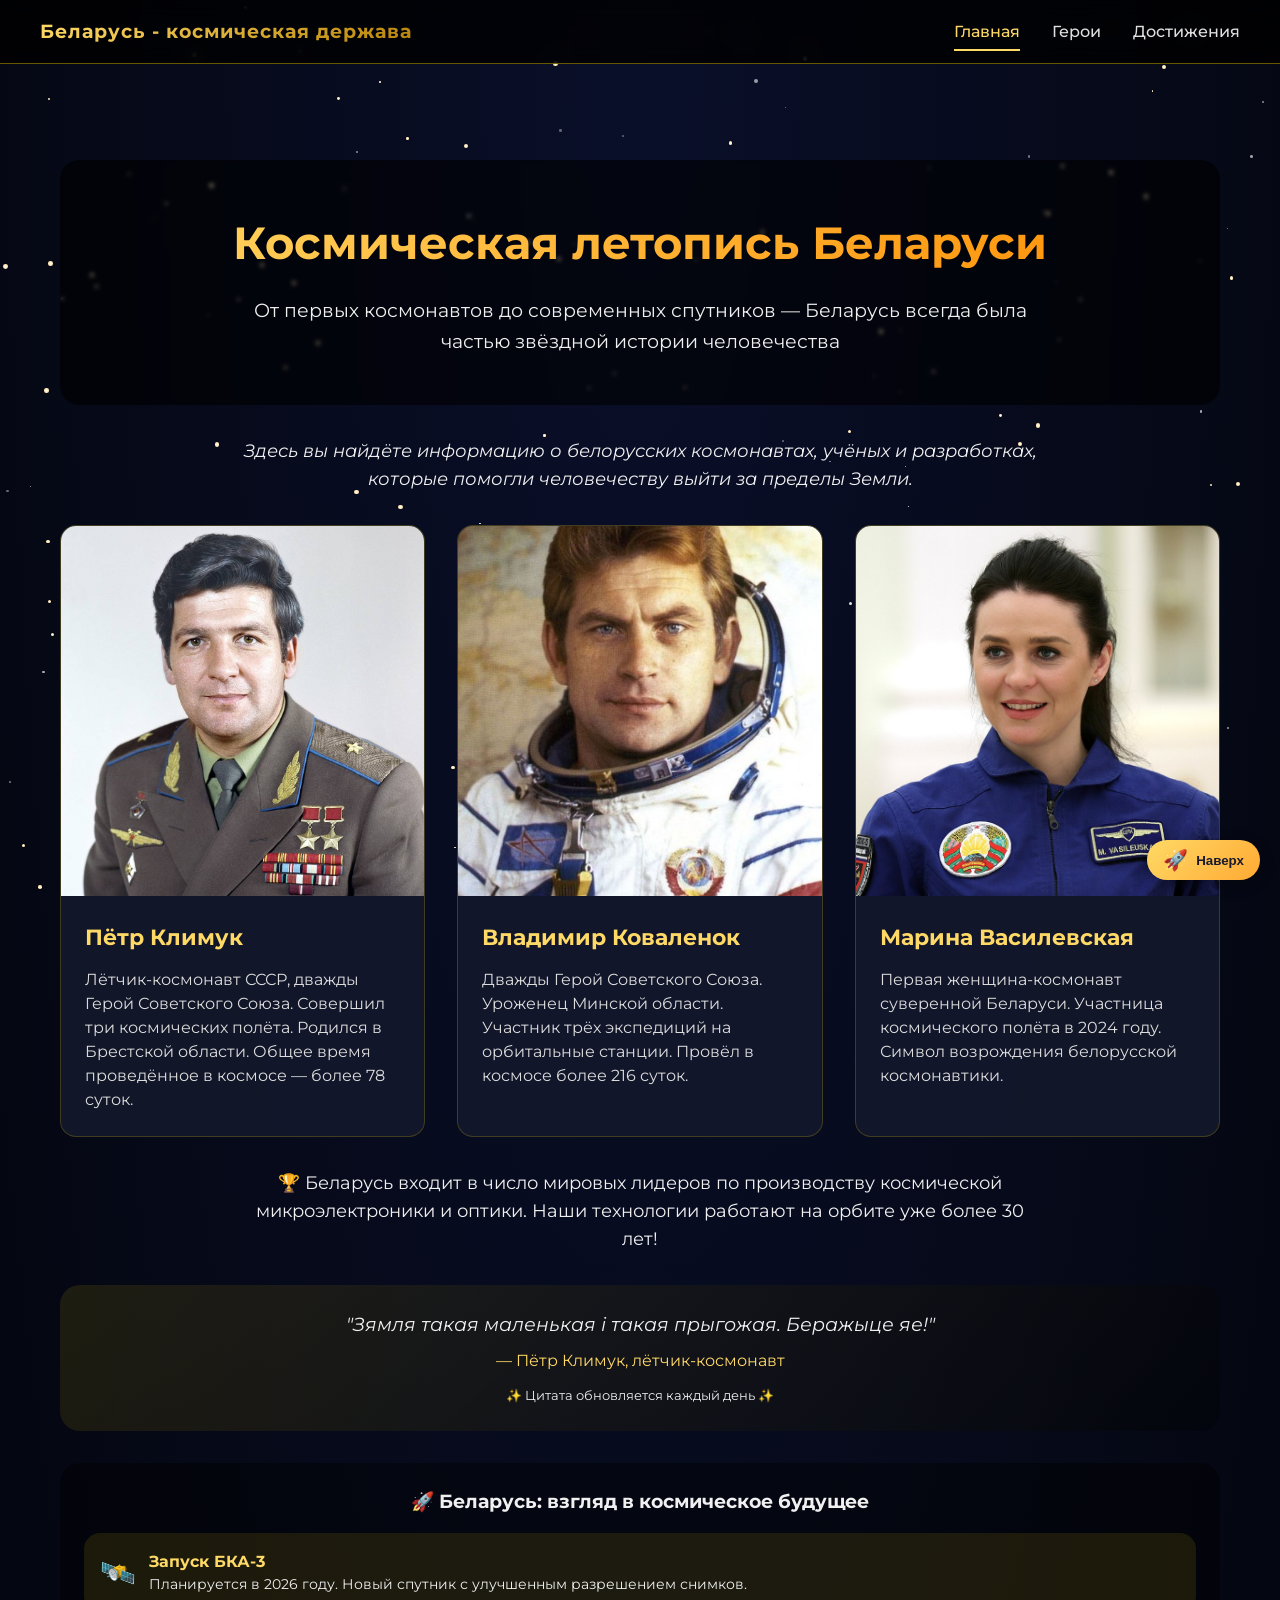
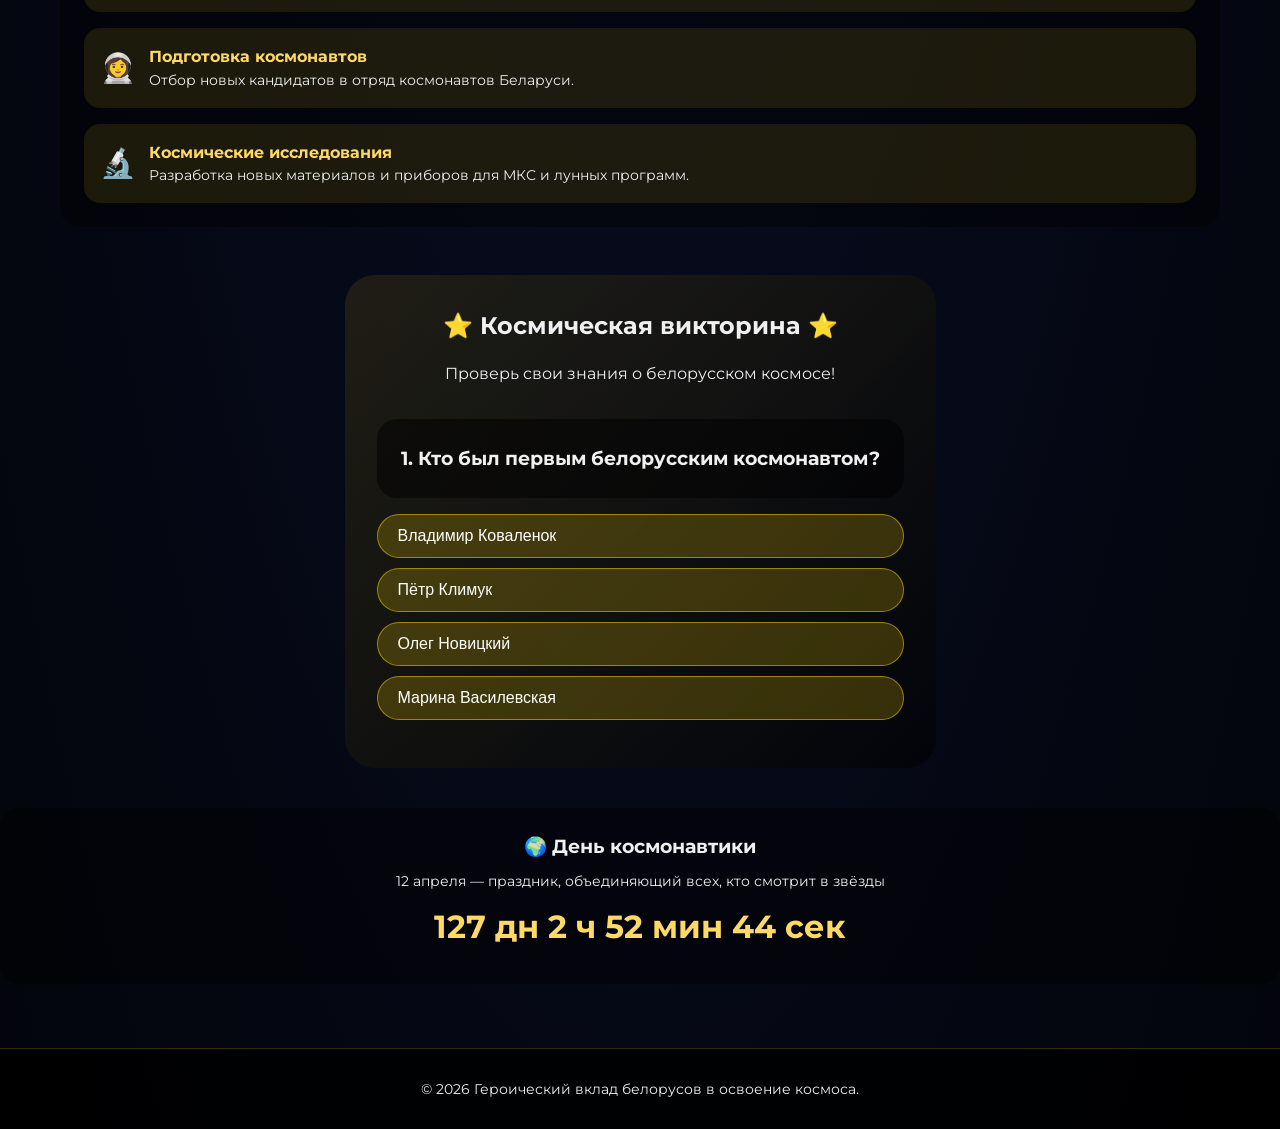
==== index.html @ 0141e91e "Update index.html" ====
<!DOCTYPE html>
<html lang="ru">
<head>
  <meta charset="UTF-8">
  <meta name="viewport" content="width=device-width, initial-scale=1.0, viewport-fit=cover">
  <meta name="description" content="Героический вклад белорусов в освоение космоса. Космонавты, учёные, технологии.">
  <title>Белорусский космос | Главная</title>
  <link rel="stylesheet" href="style.css">
  <link href="https://fonts.googleapis.com/css2?family=Montserrat:wght@400;500;600;700&display=swap" rel="stylesheet">
</head>
<body>
  <header>
    <div class="container header-container">
      <div class="logo">
        <a href="index.html">Беларусь - космическая держава </a>
      </div>
      <div class="burger">
        <span></span>
        <span></span>
        <span></span>
      </div>
      <ul class="nav-links">
        <li><a href="index.html" class="active">Главная</a></li>
        <li><a href="heroes.html">Герои</a></li>
        <li><a href="achievements.html">Достижения</a></li>
      </ul>
    </div>
  </header>

  <main>
    <div class="container">
      <section class="hero">
  <h1 id="animatedTitle"></h1>
  <p>От первых космонавтов до современных спутников — Беларусь всегда была частью звёздной истории человечества</p>
</section>

<script>
(function() {
  var text = "Космическая летопись Беларуси";
  var i = 0;
  var speed = 30;
  var titleElement = document.getElementById('animatedTitle');
  
  function typeWriter() {
    if (i < text.length) {
      titleElement.innerHTML += text.charAt(i);
      i++;
      setTimeout(typeWriter, speed);
    }
  }
  
  typeWriter();
})();
</script>

      <section>
        <p style="text-align: center; max-width: 800px; margin: 0 auto 2rem auto; font-size: 1.1rem; font-style: italic;">
          Здесь вы найдёте информацию о белорусских космонавтах, учёных и разработках, которые помогли человечеству выйти за пределы Земли.
        </p>
        
        <div class="card-grid">
          <div class="card">
            <div class="card-img">
              <img src="images/6835181.jpg" alt="Пётр Климук - космонавт">
            </div>
            <div class="card-content">
              <h3>Пётр Климук</h3>
              <p>Лётчик-космонавт СССР, дважды Герой Советского Союза. Совершил три космических полёта. Родился в Брестской области. Общее время проведённое в космосе — более 78 суток.</p>
            </div>
          </div>
          
          <div class="card">
            <div class="card-img">
              <img src="images/666.jpg" alt="Владимир Коваленок - космонавт">
            </div>
            <div class="card-content">
              <h3>Владимир Коваленок</h3>
              <p>Дважды Герой Советского Союза. Уроженец Минской области. Участник трёх экспедиций на орбитальные станции. Провёл в космосе более 216 суток.</p>
            </div>
          </div>
          
          <div class="card">
            <div class="card-img">
              <img src="images/638.jpg" alt="Марина Василевская - первая женщина-космонавт Беларуси">
            </div>
            <div class="card-content">
              <h3>Марина Василевская</h3>
              <p>Первая женщина-космонавт суверенной Беларуси. Участница космического полёта в 2024 году. Символ возрождения белорусской космонавтики.</p>
            </div>
          </div>
        </div>
      </section>
    <div style="margin-top: 2rem; text-align: center;">
        <p style="font-size: 1.1rem; max-width: 800px; margin: 0 auto;">
          🏆 Беларусь входит в число мировых лидеров по производству космической микроэлектроники и оптики.  
          Наши технологии работают на орбите уже более 30 лет!
        </p>
      </div>
	    <div style="background: linear-gradient(135deg, rgba(255,215,0,0.1), rgba(0,0,0,0.3)); border-radius: 20px; padding: 1.5rem; text-align: center; margin: 2rem 0;">
        <p style="font-size: 1.2rem; font-style: italic; margin-bottom: 0.5rem;" id="quoteText">"Зямля такая маленькая і такая прыгожая. Беражыце яе!"</p>
        <p style="margin-top: 0.5rem; color: #ffd966;" id="quoteAuthor">— Пётр Климук, лётчик-космонавт</p>
        <p style="font-size: 0.8rem; margin-top: 0.8rem;">✨ Цитата обновляется каждый день ✨</p>
      </div>
	  <div style="background: rgba(0,0,0,0.4); border-radius: 20px; padding: 1.5rem; margin: 1rem 0 0.5rem 0;">
  <h3 style="text-align: center; margin-bottom: 1rem;">🚀 Беларусь: взгляд в космическое будущее</h3>
  <div style="display: flex; flex-direction: column; gap: 1rem;">
    <div style="background: rgba(255,215,0,0.1); border-radius: 16px; padding: 1rem;">
      <div style="display: flex; align-items: center; gap: 0.8rem;">
        <span style="font-size: 1.8rem;">🛰️</span>
        <div>
          <div style="font-weight: bold; color: #ffd966;">Запуск БКА-3</div>
          <div style="font-size: 0.85rem;">Планируется в 2026 году. Новый спутник с улучшенным разрешением снимков.</div>
        </div>
      </div>
    </div>
    <div style="background: rgba(255,215,0,0.1); border-radius: 16px; padding: 1rem;">
      <div style="display: flex; align-items: center; gap: 0.8rem;">
        <span style="font-size: 1.8rem;">👩‍🚀</span>
        <div>
          <div style="font-weight: bold; color: #ffd966;">Подготовка космонавтов</div>
          <div style="font-size: 0.85rem;">Отбор новых кандидатов в отряд космонавтов Беларуси.</div>
        </div>
      </div>
    </div>
    <div style="background: rgba(255,215,0,0.1); border-radius: 16px; padding: 1rem;">
      <div style="display: flex; align-items: center; gap: 0.8rem;">
        <span style="font-size: 1.8rem;">🔬</span>
        <div>
          <div style="font-weight: bold; color: #ffd966;">Космические исследования</div>
          <div style="font-size: 0.85rem;">Разработка новых материалов и приборов для МКС и лунных программ.</div>
        </div>
      </div>
    </div>
  </div>
</div>
    </div>
  </main>
  <section style="background: linear-gradient(135deg, rgba(255,215,0,0.1), rgba(0,0,0,0.5)); border-radius: 30px; padding: 2rem; margin: 0.5rem auto; max-width: 1200px;">
    <h2 style="text-align: center; margin-bottom: 1rem;">⭐ Космическая викторина ⭐</h2>
    <p style="text-align: center; margin-bottom: 2rem;">Проверь свои знания о белорусском космосе!</p>
    
    <div id="quizContainer">
      <div id="quizQuestion" style="background: rgba(0,0,0,0.5); padding: 1.5rem; border-radius: 20px; margin-bottom: 1rem;">
        <p style="font-size: 1.2rem; font-weight: bold;" id="questionText">Загрузка...</p>
      </div>
      <div id="quizAnswers" style="display: flex; flex-direction: column; gap: 10px;">
        <button class="quiz-btn" data-index="0">Ответ 1</button>
        <button class="quiz-btn" data-index="1">Ответ 2</button>
        <button class="quiz-btn" data-index="2">Ответ 3</button>
        <button class="quiz-btn" data-index="3">Ответ 4</button>
      </div>
      <div id="quizResult" style="text-align: center; margin-top: 1rem; font-size: 1.1rem;"></div>
      <div style="text-align: center; margin-top: 1rem;">
        <button id="nextQuizBtn" style="background: #ffd966; border: none; padding: 10px 30px; border-radius: 30px; font-weight: bold; cursor: pointer; display: none;">Следующий вопрос →</button>
      </div>
    </div>
  </section>

  <style>
  .quiz-btn {
    background: rgba(255,215,0,0.2);
    border: 1px solid rgba(255,215,0,0.5);
    padding: 12px 20px;
    border-radius: 40px;
    color: white;
    font-size: 1rem;
    cursor: pointer;
    transition: all 0.3s;
    text-align: left;
  }
  .quiz-btn:hover {
    background: rgba(255,215,0,0.4);
    transform: translateX(5px);
  }
  .quiz-btn.correct {
    background: #2e7d32;
    border-color: #4caf50;
  }
  .quiz-btn.wrong {
    background: #c62828;
    border-color: #f44336;
  }
  .quiz-btn:disabled {
    cursor: not-allowed;
    opacity: 0.7;
  }
  </style>

  <script>
    var quizQuestions = [
  { question: "Кто был первым белорусским космонавтом?", answers: ["Владимир Коваленок", "Пётр Климук", "Олег Новицкий", "Марина Василевская"], correct: 1 },
  { question: "В каком году был запущен первый белорусский спутник БКА?", answers: ["2010", "2012", "2015", "2020"], correct: 1 },
  { question: "Сколько белорусских космонавтов совершили полёты в космос?", answers: ["2", "3", "4", "5"], correct: 2 },
  { question: "Кто стал первой женщиной-космонавтом суверенной Беларуси?", answers: ["Светлана Савицкая", "Марина Василевская", "Елена Серова", "Анна Кикина"], correct: 1 },
  { question: "Какое белорусское предприятие создаёт микросхемы для космической техники?", answers: ["МАЗ", "БелАЗ", "Интеграл", "Пеленг"], correct: 2 },
  { question: "Сколько дней провёл в космосе Владимир Коваленок?", answers: ["78 суток", "140 суток", "216 суток", "500 суток"], correct: 2 },
  { question: "Как назывался первый белорусский спутник?", answers: ["БКА", "БелКА", "Белорус-1", "Салют-Б"], correct: 0 },
  { question: "Где родился Пётр Климук?", answers: ["Минск", "Гомель", "Брестская область", "Витебская область"], correct: 2 },
  { question: "Какое разрешение снимков даёт спутник БКА?", answers: ["10 метров", "5 метров", "2 метра", "1 метр"], correct: 2 },
  { question: "Сколько полётов совершил Пётр Климук?", answers: ["1", "2", "3", "4"], correct: 2 },
  { question: "Какое предприятие создаёт оптику для космоса?", answers: ["Интеграл", "Пеленг", "Планар", "Агат"], correct: 1 },
  { question: "В каком городе находится НПО «Интеграл»?", answers: ["Брест", "Гомель", "Минск", "Могилёв"], correct: 2 },
  { question: "Кто установил рекорд по выходу в открытый космос среди белорусов?", answers: ["Пётр Климук", "Владимир Коваленок", "Олег Новицкий", "Анатолий Арцебарский"], correct: 3 },
  { question: "Сколько выходов в открытый космос совершил Анатолий Арцебарский?", answers: ["2", "4", "6", "8"], correct: 2 },
  { question: "Кто написал 28 книг о космосе?", answers: ["Пётр Климук", "Владимир Коваленок", "Георгий Гречко", "Олег Новицкий"], correct: 2 },
  { question: "Кто из белорусских космонавтов снимался в фильме «Вызов» на МКС?", answers: ["Пётр Климук", "Владимир Коваленок", "Олег Новицкий", "Анатолий Арцебарский"], correct: 2 },
  { question: "Что Владимир Коваленок вырастил в космосе впервые в мире?", answers: ["Картофель", "Пшеницу", "Гречку", "Цветы"], correct: 1 },
  { question: "В каком городе есть Аллея Героев-космонавтов?", answers: ["Брест", "Гомель", "Минск", "Могилёв"], correct: 2 },
  { question: "Какую награду от NASA получила Марина Василевская?", answers: ["Золотая Звезда", "Медаль За космический полёт", "Орден Мужества", "Космическая премия"], correct: 1 },
  { question: "Сколько суток провёл в космосе Олег Новицкий?", answers: ["216", "134", "531", "78"], correct: 2 }
];

  var currentQuestion = 0;
  var score = 0;
  var answered = false;

  function loadQuestion() {
    answered = false;
    var q = quizQuestions[currentQuestion];
    document.getElementById('questionText').innerHTML = (currentQuestion + 1) + '. ' + q.question;
    
    var buttons = document.querySelectorAll('.quiz-btn');
    for (var i = 0; i < buttons.length; i++) {
      buttons[i].innerHTML = q.answers[i];
      buttons[i].disabled = false;
      buttons[i].classList.remove('correct', 'wrong');
    }
    
    document.getElementById('quizResult').innerHTML = '';
    document.getElementById('nextQuizBtn').style.display = 'none';
  }

  function checkAnswer(selected) {
    if (answered) return;
    answered = true;
    
    var q = quizQuestions[currentQuestion];
    var buttons = document.querySelectorAll('.quiz-btn');
    
    if (selected === q.correct) {
      buttons[selected].classList.add('correct');
      score++;
      document.getElementById('quizResult').innerHTML = '✅ Правильно! +1 балл';
      document.getElementById('quizResult').style.color = '#4caf50';
	  } else {
      buttons[selected].classList.add('wrong');
      buttons[q.correct].classList.add('correct');
      document.getElementById('quizResult').innerHTML = '❌ Неправильно! Правильный ответ: ' + q.answers[q.correct];
      document.getElementById('quizResult').style.color = '#ffd966';
    }
    
    for (var i = 0; i < buttons.length; i++) {
      buttons[i].disabled = true;
    }
    
    document.getElementById('nextQuizBtn').style.display = 'inline-block';
  }

  function nextQuestion() {
    currentQuestion++;
    if (currentQuestion < quizQuestions.length) {
      loadQuestion();
    } else {
      var percent = Math.round((score / quizQuestions.length) * 100);
      document.getElementById('quizQuestion').innerHTML = '<p style="font-size: 1.3rem; text-align: center;">🎉 Викторина завершена! 🎉</p><p style="text-align: center;">Ваш результат: ' + score + ' из ' + quizQuestions.length + ' (' + percent + '%)</p>';
      document.getElementById('quizAnswers').style.display = 'none';
      document.getElementById('nextQuizBtn').style.display = 'none';
      document.getElementById('quizResult').innerHTML = '';
      
      var restartBtn = document.createElement('button');
      restartBtn.innerHTML = '🔄 Пройти заново';
      restartBtn.style.background = '#ffd966';
      restartBtn.style.border = 'none';
      restartBtn.style.padding = '10px 30px';
      restartBtn.style.borderRadius = '30px';
      restartBtn.style.fontWeight = 'bold';
      restartBtn.style.cursor = 'pointer';
      restartBtn.style.marginTop = '20px';
      restartBtn.onclick = function() {
        currentQuestion = 0;
        score = 0;
        document.getElementById('quizAnswers').style.display = 'flex';
        document.getElementById('quizQuestion').innerHTML = '<p style="font-size: 1.2rem; font-weight: bold;" id="questionText">Загрузка...</p>';
        loadQuestion();
        this.remove();
      };
      document.getElementById('quizContainer').appendChild(restartBtn);
    }
  }

  document.querySelectorAll('.quiz-btn').forEach(function(btn, idx) {
    btn.addEventListener('click', function() {
      checkAnswer(idx);
    });
  });
  document.getElementById('nextQuizBtn').addEventListener('click', nextQuestion);
  loadQuestion();
  </script>

<button onclick="window.scrollTo({top:0,behavior:'smooth'})" 
        style="position: fixed; bottom: 20px; right: 20px; background: linear-gradient(135deg, #ffd966, #ffaa33); border: none; border-radius: 40px; padding: 8px 16px; display: flex; align-items: center; gap: 8px; cursor: pointer; box-shadow: 0 4px 15px rgba(0,0,0,0.3); z-index: 1000; transition: all 0.3s; font-weight: bold; color: #1a1a2e;"
        onmouseover="this.style.transform='scale(1.05)'; this.style.boxShadow='0 6px 20px rgba(0,0,0,0.4)'" 
        onmouseout="this.style.transform='scale(1)'; this.style.boxShadow='0 4px 15px rgba(0,0,0,0.3)'">
  <span style="font-size: 20px; animation: rocketFly 0.8s infinite alternate;">🚀</span>
  <span>Наверх</span>
</button>

<style>
@keyframes rocketFly {
  0% { transform: translateY(0px); }
  100% { transform: translateY(-4px); }
}
</style>

<div style="background: rgba(0,0,0,0.4); border-radius: 20px; padding: 1.5rem; margin: 2rem 0; text-align: center;">
  <h3 style="margin-bottom: 0.5rem;">🌍 День космонавтики</h3>
  <p style="font-size: 0.9rem;">12 апреля — праздник, объединяющий всех, кто смотрит в звёзды</p>
  <div id="cosmonauticsTimer" style="font-size: 2rem; font-weight: bold; color: #ffd966; margin: 0.5rem 0;">-- дн -- ч -- мин -- сек</div>
</div>

<script>
function updateCosmonauticsTimer() {
  var now = new Date();
  var year = now.getFullYear();
  var targetDate = new Date(year, 3, 12);
  if (now > targetDate) {
    targetDate = new Date(year + 1, 3, 12);
  }
  var diff = targetDate - now;
  var days = Math.floor(diff / (1000 * 60 * 60 * 24));
  var hours = Math.floor((diff % (86400000)) / 3600000);
  var minutes = Math.floor((diff % 3600000) / 60000);
  var seconds = Math.floor((diff % 60000) / 1000);
  document.getElementById('cosmonauticsTimer').innerHTML = days + ' дн ' + hours + ' ч ' + minutes + ' мин ' + seconds + ' сек';
}
setInterval(updateCosmonauticsTimer, 1000);
updateCosmonauticsTimer();
</script>

  <footer>
    <div class="container">
      <p>© 2026 Героический вклад белорусов в освоение космоса.</p>
    </div>
  </footer>

  <script src="script.js"></script>
</body>
</html>
---- style.css ----
* {
  margin: 0;
  padding: 0;
  box-sizing: border-box;
}

body {
  font-family: 'Montserrat', 'Roboto', sans-serif;
  background: radial-gradient(ellipse at top, #0a0f2a, #03050b);
  color: #f0f0f0;
  line-height: 1.6;
  min-height: 100vh;
  display: flex;
  flex-direction: column;
  position: relative;
}

.container {
  max-width: 1200px;
  margin: 0 auto;
  padding: 0 20px;
  position: relative;
  z-index: 1;
}

header {
  background: rgba(0, 0, 0, 0.8);
  backdrop-filter: blur(10px);
  border-bottom: 1px solid rgba(255, 215, 0, 0.4);
  position: sticky;
  top: 0;
  z-index: 100;
}

.header-container {
  display: flex;
  justify-content: space-between;
  align-items: center;
  flex-wrap: wrap;
  padding: 1rem 0;
}

.logo a {
  font-size: 1.2rem;
  font-weight: bold;
  text-decoration: none;
  background: linear-gradient(135deg, #ffd966, #b8860b);
  -webkit-background-clip: text;
  background-clip: text;
  color: transparent;
  letter-spacing: 1px;
}

.logo span {
  font-size: 0.9rem;
  display: block;
  color: #ccc;
}

.nav-links {
  display: flex;
  gap: 2rem;
  list-style: none;
}

.nav-links a {
  text-decoration: none;
  color: #e0e0e0;
  font-weight: 500;
  transition: 0.3s;
  padding: 0.5rem 0;
  border-bottom: 2px solid transparent;
}

.nav-links a:hover,
.nav-links a.active {
  border-bottom-color: #ffd966;
  color: #ffd966;
}

.burger {
  display: none;
  flex-direction: column;
  cursor: pointer;
}

.burger span {
  width: 28px;
  height: 3px;
  background: #ffd966;
  margin: 4px 0;
  transition: 0.3s;
  border-radius: 2px;
}

main {
  flex: 1;
  padding: 5rem 0 2rem 0;
}

.hero {
  text-align: center;
  padding: 3rem 1rem;
  background: rgba(0, 0, 0, 0.6);
  border-radius: 20px;
  margin-top: 1rem;
  margin-bottom: 2rem;
  backdrop-filter: blur(2px);
  animation: fadeInUp 0.6s ease-out forwards;
}

.hero h1 {
  font-size: 2.8rem;
  margin-bottom: 1rem;
  background: linear-gradient(135deg, #ffd966, #ff8c00);
  -webkit-background-clip: text;
  background-clip: text;
  color: transparent;
}

.hero p {
  font-size: 1.2rem;
  max-width: 800px;
  margin: 0 auto;
}

.card-grid {
  display: grid;
  grid-template-columns: repeat(auto-fill, minmax(300px, 1fr));
  gap: 2rem;
  margin: 2rem 0;
  align-items: stretch;
}

.card {
  display: flex;
  flex-direction: column;
  height: 100%;
  background: rgba(20, 25, 45, 0.85);
  backdrop-filter: blur(4px);
  border-radius: 16px;
  overflow: hidden;
  transition: transform 0.3s, box-shadow 0.3s;
  border: 1px solid rgba(255, 215, 0, 0.2);
  position: relative;
  animation: fadeInUp 0.6s ease-out forwards;
}

.card:hover {
  transform: translateY(-5px);
  box-shadow: 0 10px 30px rgba(0, 0, 0, 0.6);
  border-color: rgba(255, 215, 0, 0.5);
}

.card::before {
  content: '';
  position: absolute;
  top: -2px;
  left: -2px;
  right: -2px;
  bottom: -2px;
  background: linear-gradient(45deg, rgba(255,217,102,0.6), rgba(255,140,0,0.6), rgba(255,217,102,0.6));
  border-radius: 18px;
  opacity: 0;
  z-index: -1;
  transition: opacity 0.3s;
}

.card:hover::before {
  opacity: 1;
}

.card-img {
  width: 100%;
  height: 370px;
  flex-shrink: 0;
  background: linear-gradient(135deg, #1e2a3a, #0f172a);
  display: flex;
  align-items: center;
  justify-content: center;
  overflow: hidden;
}

.card-img img {
  width: 100%;
  height: 100%;
  object-fit: cover;
  display: block;
}

.card-content {
  flex: 1;
  padding: 1.5rem;
  display: flex;
  flex-direction: column;
}

.card-content h3 {
  margin-bottom: 0.75rem;
  color: #ffd966;
  font-size: 1.4rem;
}

.card-content p {
  color: #ddd;
  line-height: 1.5;
  flex: 1;
}

.achievement-list {
  list-style: none;
  padding: 0;
}

.achievement-list li {
  margin: 1rem 0;
  padding-left: 2rem;
  position: relative;
  font-size: 1.1rem;
}

.achievement-list li::before {
  content: '🚀';
  position: absolute;
  left: 0;
  color: #ffd966;
  font-size: 1.2rem;
}

footer {
  background: rgba(0, 0, 0, 0.85);
  text-align: center;
  padding: 1.8rem;
  margin-top: 2rem;
  font-size: 0.9rem;
  border-top: 1px solid rgba(255, 215, 0, 0.2);
}
  @keyframes fadeInUp {
  from {
    opacity: 0;
    transform: translateY(30px);
  }
  to {
    opacity: 1;
    transform: translateY(0);
  }
}

html {
  scroll-behavior: smooth;
}

@keyframes starTwinkle {
  0% { opacity: 0.2; transform: scale(1); }
  100% { opacity: 1; transform: scale(1.3); }
}

@keyframes starFloat {
  0% { transform: translateY(0px) translateX(0px); }
  50% { transform: translateY(-15px) translateX(8px); }
  100% { transform: translateY(0px) translateX(0px); }
}

.dynamic-star {
  position: fixed;
  border-radius: 50%;
  background: radial-gradient(circle, #fff9e6, #ffdd99);
  pointer-events: none;
  z-index: -1;
  animation: starTwinkle 3s infinite alternate, starFloat 12s infinite ease-in-out;
}

@media (max-width: 768px) {
  .burger {
    display: flex;
    z-index: 1000;
    margin-left: auto;
  }
  
  .nav-links {
    position: fixed;
    top: 70px;
    right: -100%;
    width: 70%;
    background: rgba(0, 0, 0, 0.95);
    backdrop-filter: blur(15px);
    flex-direction: column;
    align-items: center;
    padding: 2rem 0;
    transition: 0.3s ease-in-out;
    gap: 1.8rem;
    z-index: 999;
  }
  
  .nav-links.active {
    right: 0;
  }
  
  .nav-links a {
    font-size: 1.2rem;
  }
  
  .hero h1 {
    font-size: 1.8rem;
  }
  
  .hero p {
    font-size: 1rem;
  }
  
  .card-grid {
    grid-template-columns: 1fr;
    gap: 1.5rem;
  }
  
  .card-img {
    height: 200px;
  }
  
  .header-container {
    padding: 0.8rem 0;
  }
  
  main {
    padding: 4rem 0 1rem 0;
  }
@media (max-width: 768px) {
  .card-img {
    height: 180px !important;
  }
  
  .card-content {
    padding: 1rem;
  }
  
  .card-content h3 {
    font-size: 1.2rem;
  }
  
  .card-content p {
    font-size: 0.9rem;
  }
button[onclick*="scrollTo"] {
  position: fixed !important;
  bottom: 20px !important;
  right: 20px !important;
  z-index: 9999 !important;
  background: linear-gradient(135deg, #ffd966, #ffaa33) !important;
  border: none !important;
  border-radius: 40px !important;
  padding: 8px 16px !important;
  display: flex !important;
  align-items: center !important;
  gap: 8px !important;
  cursor: pointer !important;
  font-weight: bold !important;
  color: #1a1a2e !important;
}
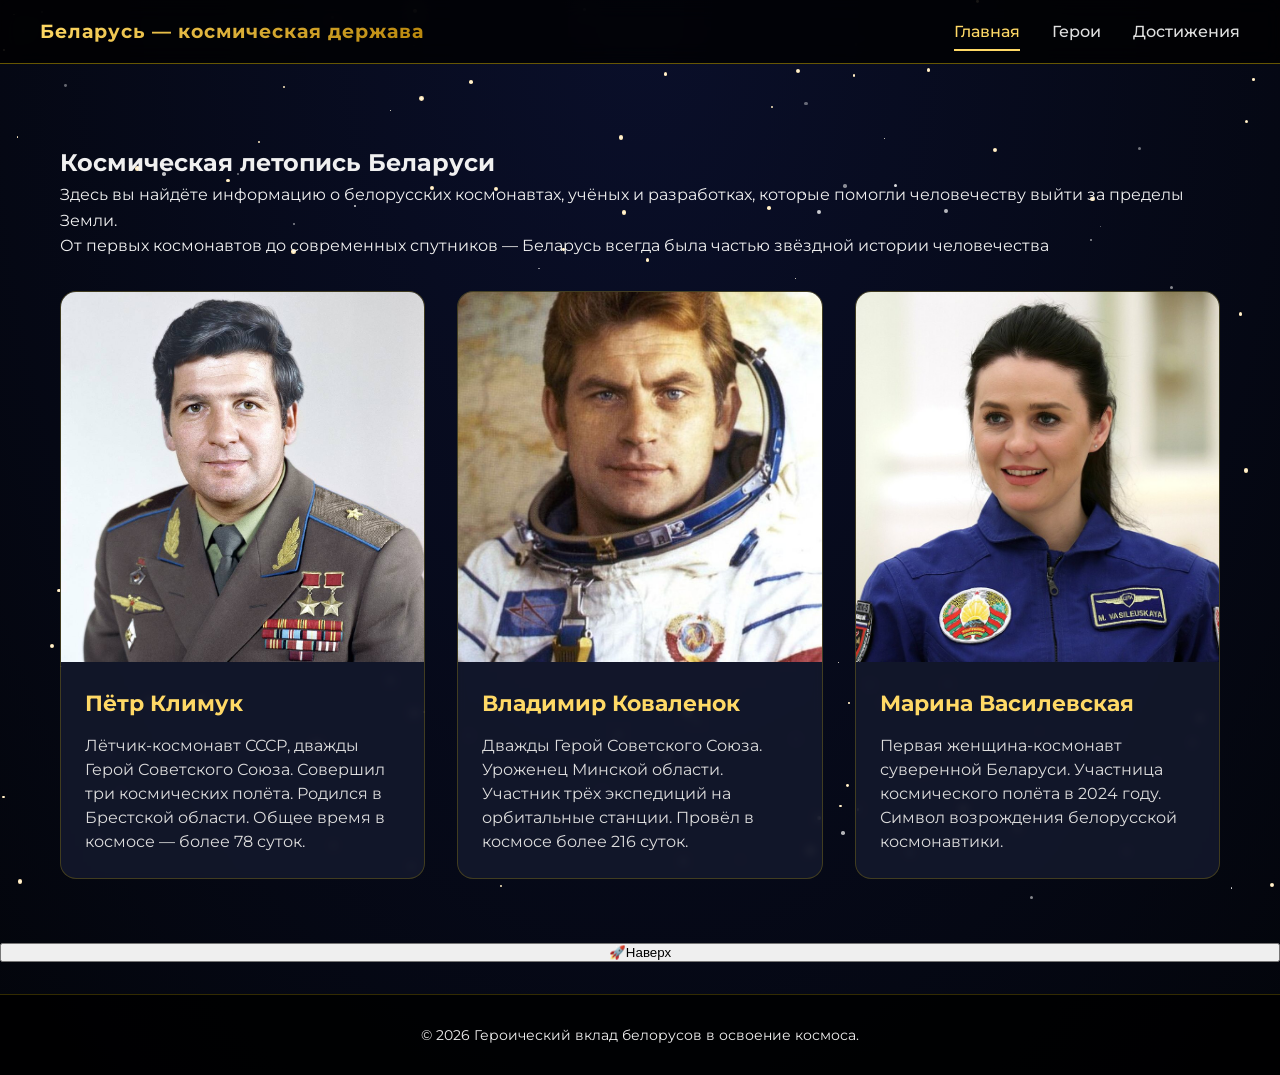
==== commit 87969eb1: "Update index.html" ====
--- a/index.html
+++ b/index.html
@@ -2,9 +2,8 @@
 <html lang="ru">
 <head>
   <meta charset="UTF-8">
-  <meta name="viewport" content="width=device-width, initial-scale=1.0, viewport-fit=cover">
-  <meta name="description" content="Героический вклад белорусов в освоение космоса. Космонавты, учёные, технологии.">
-  <title>Белорусский космос | Главная</title>
+  <meta name="viewport" content="width=device-width, initial-scale=1.0">
+  <title>Беларусь — космическая держава</title>
   <link rel="stylesheet" href="style.css">
   <link href="https://fonts.googleapis.com/css2?family=Montserrat:wght@400;500;600;700&display=swap" rel="stylesheet">
 </head>
@@ -12,12 +11,10 @@
   <header>
     <div class="container header-container">
       <div class="logo">
-        <a href="index.html">Беларусь - космическая держава </a>
+        <a href="index.html">Беларусь — космическая держава</a>
       </div>
       <div class="burger">
-        <span></span>
-        <span></span>
-        <span></span>
+        <span></span><span></span><span></span>
       </div>
       <ul class="nav-links">
         <li><a href="index.html" class="active">Главная</a></li>
@@ -29,313 +26,44 @@
 
   <main>
     <div class="container">
-      <section class="hero">
-  <h1 id="animatedTitle"></h1>
-  <p>От первых космонавтов до современных спутников — Беларусь всегда была частью звёздной истории человечества</p>
-</section>
+      <section>
+        <h2 class="section-title">Космическая летопись Беларуси</h2>
+        <p class="section-subtitle">Здесь вы найдёте информацию о белорусских космонавтах, учёных и разработках, которые помогли человечеству выйти за пределы Земли.</p>
+      </section>
 
-<script>
-(function() {
-  var text = "Космическая летопись Беларуси";
-  var i = 0;
-  var speed = 30;
-  var titleElement = document.getElementById('animatedTitle');
-  
-  function typeWriter() {
-    if (i < text.length) {
-      titleElement.innerHTML += text.charAt(i);
-      i++;
-      setTimeout(typeWriter, speed);
-    }
-  }
-  
-  typeWriter();
-})();
-</script>
+      <div class="hero-text">
+        <p>От первых космонавтов до современных спутников — Беларусь всегда была частью звёздной истории человечества</p>
+      </div>
 
-      <section>
-        <p style="text-align: center; max-width: 800px; margin: 0 auto 2rem auto; font-size: 1.1rem; font-style: italic;">
-          Здесь вы найдёте информацию о белорусских космонавтах, учёных и разработках, которые помогли человечеству выйти за пределы Земли.
-        </p>
-        
-        <div class="card-grid">
-          <div class="card">
-            <div class="card-img">
-              <img src="images/6835181.jpg" alt="Пётр Климук - космонавт">
-            </div>
-            <div class="card-content">
-              <h3>Пётр Климук</h3>
-              <p>Лётчик-космонавт СССР, дважды Герой Советского Союза. Совершил три космических полёта. Родился в Брестской области. Общее время проведённое в космосе — более 78 суток.</p>
-            </div>
-          </div>
-          
-          <div class="card">
-            <div class="card-img">
-              <img src="images/666.jpg" alt="Владимир Коваленок - космонавт">
-            </div>
-            <div class="card-content">
-              <h3>Владимир Коваленок</h3>
-              <p>Дважды Герой Советского Союза. Уроженец Минской области. Участник трёх экспедиций на орбитальные станции. Провёл в космосе более 216 суток.</p>
-            </div>
-          </div>
-          
-          <div class="card">
-            <div class="card-img">
-              <img src="images/638.jpg" alt="Марина Василевская - первая женщина-космонавт Беларуси">
-            </div>
-            <div class="card-content">
-              <h3>Марина Василевская</h3>
-              <p>Первая женщина-космонавт суверенной Беларуси. Участница космического полёта в 2024 году. Символ возрождения белорусской космонавтики.</p>
-            </div>
+      <div class="card-grid">
+        <div class="card">
+          <div class="card-img"><img src="images/6835181.jpg" alt="Пётр Климук"></div>
+          <div class="card-content">
+            <h3>Пётр Климук</h3>
+            <p>Лётчик-космонавт СССР, дважды Герой Советского Союза. Совершил три космических полёта. Родился в Брестской области. Общее время в космосе — более 78 суток.</p>
           </div>
         </div>
-      </section>
-    <div style="margin-top: 2rem; text-align: center;">
-        <p style="font-size: 1.1rem; max-width: 800px; margin: 0 auto;">
-          🏆 Беларусь входит в число мировых лидеров по производству космической микроэлектроники и оптики.  
-          Наши технологии работают на орбите уже более 30 лет!
-        </p>
-      </div>
-	    <div style="background: linear-gradient(135deg, rgba(255,215,0,0.1), rgba(0,0,0,0.3)); border-radius: 20px; padding: 1.5rem; text-align: center; margin: 2rem 0;">
-        <p style="font-size: 1.2rem; font-style: italic; margin-bottom: 0.5rem;" id="quoteText">"Зямля такая маленькая і такая прыгожая. Беражыце яе!"</p>
-        <p style="margin-top: 0.5rem; color: #ffd966;" id="quoteAuthor">— Пётр Климук, лётчик-космонавт</p>
-        <p style="font-size: 0.8rem; margin-top: 0.8rem;">✨ Цитата обновляется каждый день ✨</p>
-      </div>
-	  <div style="background: rgba(0,0,0,0.4); border-radius: 20px; padding: 1.5rem; margin: 1rem 0 0.5rem 0;">
-  <h3 style="text-align: center; margin-bottom: 1rem;">🚀 Беларусь: взгляд в космическое будущее</h3>
-  <div style="display: flex; flex-direction: column; gap: 1rem;">
-    <div style="background: rgba(255,215,0,0.1); border-radius: 16px; padding: 1rem;">
-      <div style="display: flex; align-items: center; gap: 0.8rem;">
-        <span style="font-size: 1.8rem;">🛰️</span>
-        <div>
-          <div style="font-weight: bold; color: #ffd966;">Запуск БКА-3</div>
-          <div style="font-size: 0.85rem;">Планируется в 2026 году. Новый спутник с улучшенным разрешением снимков.</div>
+        <div class="card">
+          <div class="card-img"><img src="images/666.jpg" alt="Владимир Коваленок"></div>
+          <div class="card-content">
+            <h3>Владимир Коваленок</h3>
+            <p>Дважды Герой Советского Союза. Уроженец Минской области. Участник трёх экспедиций на орбитальные станции. Провёл в космосе более 216 суток.</p>
+          </div>
+        </div>
+        <div class="card">
+          <div class="card-img"><img src="images/638.jpg" alt="Марина Василевская"></div>
+          <div class="card-content">
+            <h3>Марина Василевская</h3>
+            <p>Первая женщина-космонавт суверенной Беларуси. Участница космического полёта в 2024 году. Символ возрождения белорусской космонавтики.</p>
+          </div>
         </div>
       </div>
     </div>
-    <div style="background: rgba(255,215,0,0.1); border-radius: 16px; padding: 1rem;">
-      <div style="display: flex; align-items: center; gap: 0.8rem;">
-        <span style="font-size: 1.8rem;">👩‍🚀</span>
-        <div>
-          <div style="font-weight: bold; color: #ffd966;">Подготовка космонавтов</div>
-          <div style="font-size: 0.85rem;">Отбор новых кандидатов в отряд космонавтов Беларуси.</div>
-        </div>
-      </div>
-    </div>
-    <div style="background: rgba(255,215,0,0.1); border-radius: 16px; padding: 1rem;">
-      <div style="display: flex; align-items: center; gap: 0.8rem;">
-        <span style="font-size: 1.8rem;">🔬</span>
-        <div>
-          <div style="font-weight: bold; color: #ffd966;">Космические исследования</div>
-          <div style="font-size: 0.85rem;">Разработка новых материалов и приборов для МКС и лунных программ.</div>
-        </div>
-      </div>
-    </div>
-  </div>
-</div>
-    </div>
   </main>
-  <section style="background: linear-gradient(135deg, rgba(255,215,0,0.1), rgba(0,0,0,0.5)); border-radius: 30px; padding: 2rem; margin: 0.5rem auto; max-width: 1200px;">
-    <h2 style="text-align: center; margin-bottom: 1rem;">⭐ Космическая викторина ⭐</h2>
-    <p style="text-align: center; margin-bottom: 2rem;">Проверь свои знания о белорусском космосе!</p>
-    
-    <div id="quizContainer">
-      <div id="quizQuestion" style="background: rgba(0,0,0,0.5); padding: 1.5rem; border-radius: 20px; margin-bottom: 1rem;">
-        <p style="font-size: 1.2rem; font-weight: bold;" id="questionText">Загрузка...</p>
-      </div>
-      <div id="quizAnswers" style="display: flex; flex-direction: column; gap: 10px;">
-        <button class="quiz-btn" data-index="0">Ответ 1</button>
-        <button class="quiz-btn" data-index="1">Ответ 2</button>
-        <button class="quiz-btn" data-index="2">Ответ 3</button>
-        <button class="quiz-btn" data-index="3">Ответ 4</button>
-      </div>
-      <div id="quizResult" style="text-align: center; margin-top: 1rem; font-size: 1.1rem;"></div>
-      <div style="text-align: center; margin-top: 1rem;">
-        <button id="nextQuizBtn" style="background: #ffd966; border: none; padding: 10px 30px; border-radius: 30px; font-weight: bold; cursor: pointer; display: none;">Следующий вопрос →</button>
-      </div>
-    </div>
-  </section>
 
-  <style>
-  .quiz-btn {
-    background: rgba(255,215,0,0.2);
-    border: 1px solid rgba(255,215,0,0.5);
-    padding: 12px 20px;
-    border-radius: 40px;
-    color: white;
-    font-size: 1rem;
-    cursor: pointer;
-    transition: all 0.3s;
-    text-align: left;
-  }
-  .quiz-btn:hover {
-    background: rgba(255,215,0,0.4);
-    transform: translateX(5px);
-  }
-  .quiz-btn.correct {
-    background: #2e7d32;
-    border-color: #4caf50;
-  }
-  .quiz-btn.wrong {
-    background: #c62828;
-    border-color: #f44336;
-  }
-  .quiz-btn:disabled {
-    cursor: not-allowed;
-    opacity: 0.7;
-  }
-  </style>
-
-  <script>
-    var quizQuestions = [
-  { question: "Кто был первым белорусским космонавтом?", answers: ["Владимир Коваленок", "Пётр Климук", "Олег Новицкий", "Марина Василевская"], correct: 1 },
-  { question: "В каком году был запущен первый белорусский спутник БКА?", answers: ["2010", "2012", "2015", "2020"], correct: 1 },
-  { question: "Сколько белорусских космонавтов совершили полёты в космос?", answers: ["2", "3", "4", "5"], correct: 2 },
-  { question: "Кто стал первой женщиной-космонавтом суверенной Беларуси?", answers: ["Светлана Савицкая", "Марина Василевская", "Елена Серова", "Анна Кикина"], correct: 1 },
-  { question: "Какое белорусское предприятие создаёт микросхемы для космической техники?", answers: ["МАЗ", "БелАЗ", "Интеграл", "Пеленг"], correct: 2 },
-  { question: "Сколько дней провёл в космосе Владимир Коваленок?", answers: ["78 суток", "140 суток", "216 суток", "500 суток"], correct: 2 },
-  { question: "Как назывался первый белорусский спутник?", answers: ["БКА", "БелКА", "Белорус-1", "Салют-Б"], correct: 0 },
-  { question: "Где родился Пётр Климук?", answers: ["Минск", "Гомель", "Брестская область", "Витебская область"], correct: 2 },
-  { question: "Какое разрешение снимков даёт спутник БКА?", answers: ["10 метров", "5 метров", "2 метра", "1 метр"], correct: 2 },
-  { question: "Сколько полётов совершил Пётр Климук?", answers: ["1", "2", "3", "4"], correct: 2 },
-  { question: "Какое предприятие создаёт оптику для космоса?", answers: ["Интеграл", "Пеленг", "Планар", "Агат"], correct: 1 },
-  { question: "В каком городе находится НПО «Интеграл»?", answers: ["Брест", "Гомель", "Минск", "Могилёв"], correct: 2 },
-  { question: "Кто установил рекорд по выходу в открытый космос среди белорусов?", answers: ["Пётр Климук", "Владимир Коваленок", "Олег Новицкий", "Анатолий Арцебарский"], correct: 3 },
-  { question: "Сколько выходов в открытый космос совершил Анатолий Арцебарский?", answers: ["2", "4", "6", "8"], correct: 2 },
-  { question: "Кто написал 28 книг о космосе?", answers: ["Пётр Климук", "Владимир Коваленок", "Георгий Гречко", "Олег Новицкий"], correct: 2 },
-  { question: "Кто из белорусских космонавтов снимался в фильме «Вызов» на МКС?", answers: ["Пётр Климук", "Владимир Коваленок", "Олег Новицкий", "Анатолий Арцебарский"], correct: 2 },
-  { question: "Что Владимир Коваленок вырастил в космосе впервые в мире?", answers: ["Картофель", "Пшеницу", "Гречку", "Цветы"], correct: 1 },
-  { question: "В каком городе есть Аллея Героев-космонавтов?", answers: ["Брест", "Гомель", "Минск", "Могилёв"], correct: 2 },
-  { question: "Какую награду от NASA получила Марина Василевская?", answers: ["Золотая Звезда", "Медаль За космический полёт", "Орден Мужества", "Космическая премия"], correct: 1 },
-  { question: "Сколько суток провёл в космосе Олег Новицкий?", answers: ["216", "134", "531", "78"], correct: 2 }
-];
-
-  var currentQuestion = 0;
-  var score = 0;
-  var answered = false;
-
-  function loadQuestion() {
-    answered = false;
-    var q = quizQuestions[currentQuestion];
-    document.getElementById('questionText').innerHTML = (currentQuestion + 1) + '. ' + q.question;
-    
-    var buttons = document.querySelectorAll('.quiz-btn');
-    for (var i = 0; i < buttons.length; i++) {
-      buttons[i].innerHTML = q.answers[i];
-      buttons[i].disabled = false;
-      buttons[i].classList.remove('correct', 'wrong');
-    }
-    
-    document.getElementById('quizResult').innerHTML = '';
-    document.getElementById('nextQuizBtn').style.display = 'none';
-  }
-
-  function checkAnswer(selected) {
-    if (answered) return;
-    answered = true;
-    
-    var q = quizQuestions[currentQuestion];
-    var buttons = document.querySelectorAll('.quiz-btn');
-    
-    if (selected === q.correct) {
-      buttons[selected].classList.add('correct');
-      score++;
-      document.getElementById('quizResult').innerHTML = '✅ Правильно! +1 балл';
-      document.getElementById('quizResult').style.color = '#4caf50';
-	  } else {
-      buttons[selected].classList.add('wrong');
-      buttons[q.correct].classList.add('correct');
-      document.getElementById('quizResult').innerHTML = '❌ Неправильно! Правильный ответ: ' + q.answers[q.correct];
-      document.getElementById('quizResult').style.color = '#ffd966';
-    }
-    
-    for (var i = 0; i < buttons.length; i++) {
-      buttons[i].disabled = true;
-    }
-    
-    document.getElementById('nextQuizBtn').style.display = 'inline-block';
-  }
-
-  function nextQuestion() {
-    currentQuestion++;
-    if (currentQuestion < quizQuestions.length) {
-      loadQuestion();
-    } else {
-      var percent = Math.round((score / quizQuestions.length) * 100);
-      document.getElementById('quizQuestion').innerHTML = '<p style="font-size: 1.3rem; text-align: center;">🎉 Викторина завершена! 🎉</p><p style="text-align: center;">Ваш результат: ' + score + ' из ' + quizQuestions.length + ' (' + percent + '%)</p>';
-      document.getElementById('quizAnswers').style.display = 'none';
-      document.getElementById('nextQuizBtn').style.display = 'none';
-      document.getElementById('quizResult').innerHTML = '';
-      
-      var restartBtn = document.createElement('button');
-      restartBtn.innerHTML = '🔄 Пройти заново';
-      restartBtn.style.background = '#ffd966';
-      restartBtn.style.border = 'none';
-      restartBtn.style.padding = '10px 30px';
-      restartBtn.style.borderRadius = '30px';
-      restartBtn.style.fontWeight = 'bold';
-      restartBtn.style.cursor = 'pointer';
-      restartBtn.style.marginTop = '20px';
-      restartBtn.onclick = function() {
-        currentQuestion = 0;
-        score = 0;
-        document.getElementById('quizAnswers').style.display = 'flex';
-        document.getElementById('quizQuestion').innerHTML = '<p style="font-size: 1.2rem; font-weight: bold;" id="questionText">Загрузка...</p>';
-        loadQuestion();
-        this.remove();
-      };
-      document.getElementById('quizContainer').appendChild(restartBtn);
-    }
-  }
-
-  document.querySelectorAll('.quiz-btn').forEach(function(btn, idx) {
-    btn.addEventListener('click', function() {
-      checkAnswer(idx);
-    });
-  });
-  document.getElementById('nextQuizBtn').addEventListener('click', nextQuestion);
-  loadQuestion();
-  </script>
-
-<button onclick="window.scrollTo({top:0,behavior:'smooth'})" 
-        style="position: fixed; bottom: 20px; right: 20px; background: linear-gradient(135deg, #ffd966, #ffaa33); border: none; border-radius: 40px; padding: 8px 16px; display: flex; align-items: center; gap: 8px; cursor: pointer; box-shadow: 0 4px 15px rgba(0,0,0,0.3); z-index: 1000; transition: all 0.3s; font-weight: bold; color: #1a1a2e;"
-        onmouseover="this.style.transform='scale(1.05)'; this.style.boxShadow='0 6px 20px rgba(0,0,0,0.4)'" 
-        onmouseout="this.style.transform='scale(1)'; this.style.boxShadow='0 4px 15px rgba(0,0,0,0.3)'">
-  <span style="font-size: 20px; animation: rocketFly 0.8s infinite alternate;">🚀</span>
-  <span>Наверх</span>
-</button>
-
-<style>
-@keyframes rocketFly {
-  0% { transform: translateY(0px); }
-  100% { transform: translateY(-4px); }
-}
-</style>
-
-<div style="background: rgba(0,0,0,0.4); border-radius: 20px; padding: 1.5rem; margin: 2rem 0; text-align: center;">
-  <h3 style="margin-bottom: 0.5rem;">🌍 День космонавтики</h3>
-  <p style="font-size: 0.9rem;">12 апреля — праздник, объединяющий всех, кто смотрит в звёзды</p>
-  <div id="cosmonauticsTimer" style="font-size: 2rem; font-weight: bold; color: #ffd966; margin: 0.5rem 0;">-- дн -- ч -- мин -- сек</div>
-</div>
-
-<script>
-function updateCosmonauticsTimer() {
-  var now = new Date();
-  var year = now.getFullYear();
-  var targetDate = new Date(year, 3, 12);
-  if (now > targetDate) {
-    targetDate = new Date(year + 1, 3, 12);
-  }
-  var diff = targetDate - now;
-  var days = Math.floor(diff / (1000 * 60 * 60 * 24));
-  var hours = Math.floor((diff % (86400000)) / 3600000);
-  var minutes = Math.floor((diff % 3600000) / 60000);
-  var seconds = Math.floor((diff % 60000) / 1000);
-  document.getElementById('cosmonauticsTimer').innerHTML = days + ' дн ' + hours + ' ч ' + minutes + ' мин ' + seconds + ' сек';
-}
-setInterval(updateCosmonauticsTimer, 1000);
-updateCosmonauticsTimer();
-</script>
+  <button class="to-top-btn" onclick="window.scrollTo({top:0,behavior:'smooth'})">
+    <span>🚀</span><span>Наверх</span>
+  </button>
 
   <footer>
     <div class="container">
@@ -344,6 +72,7 @@
   </footer>
 
   <script src="script.js"></script>
+  <script>document.getElementById('year').innerHTML = new Date().getFullYear();</script>
 </body>
 </html>
 	
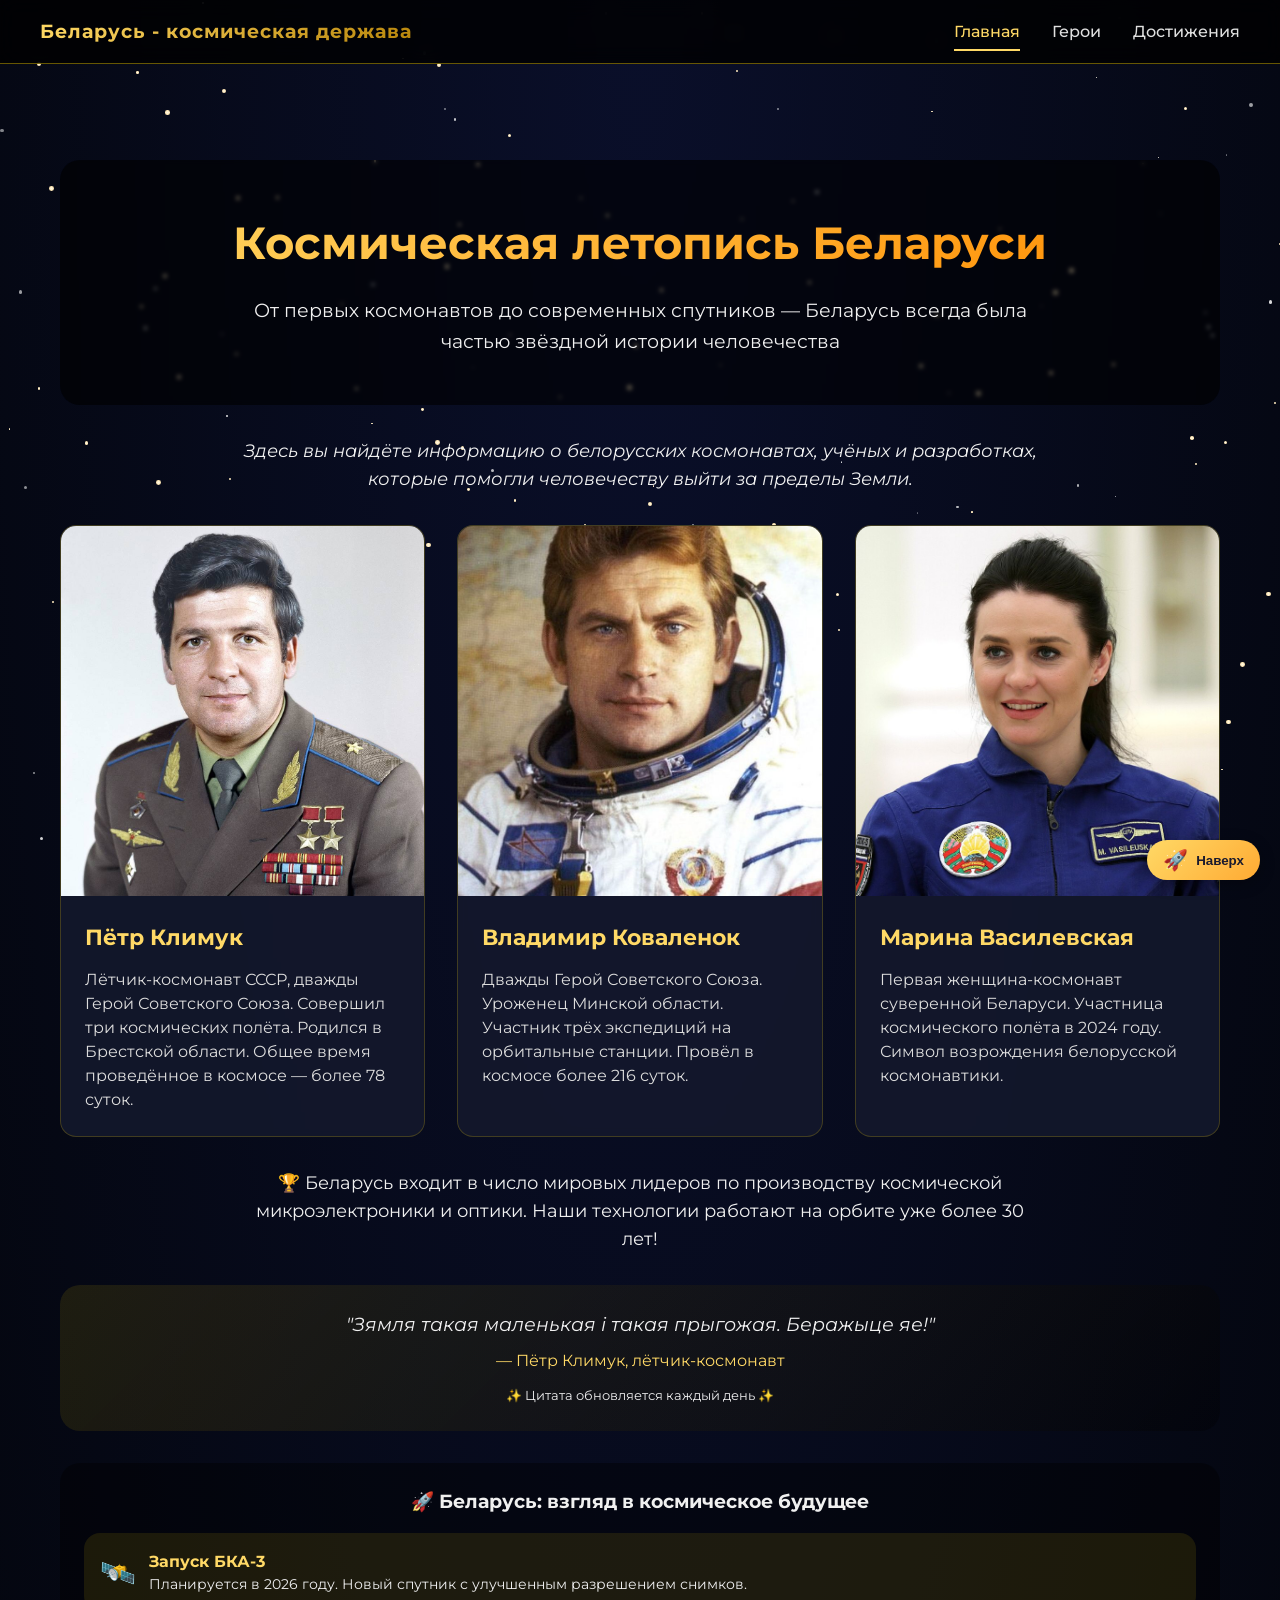
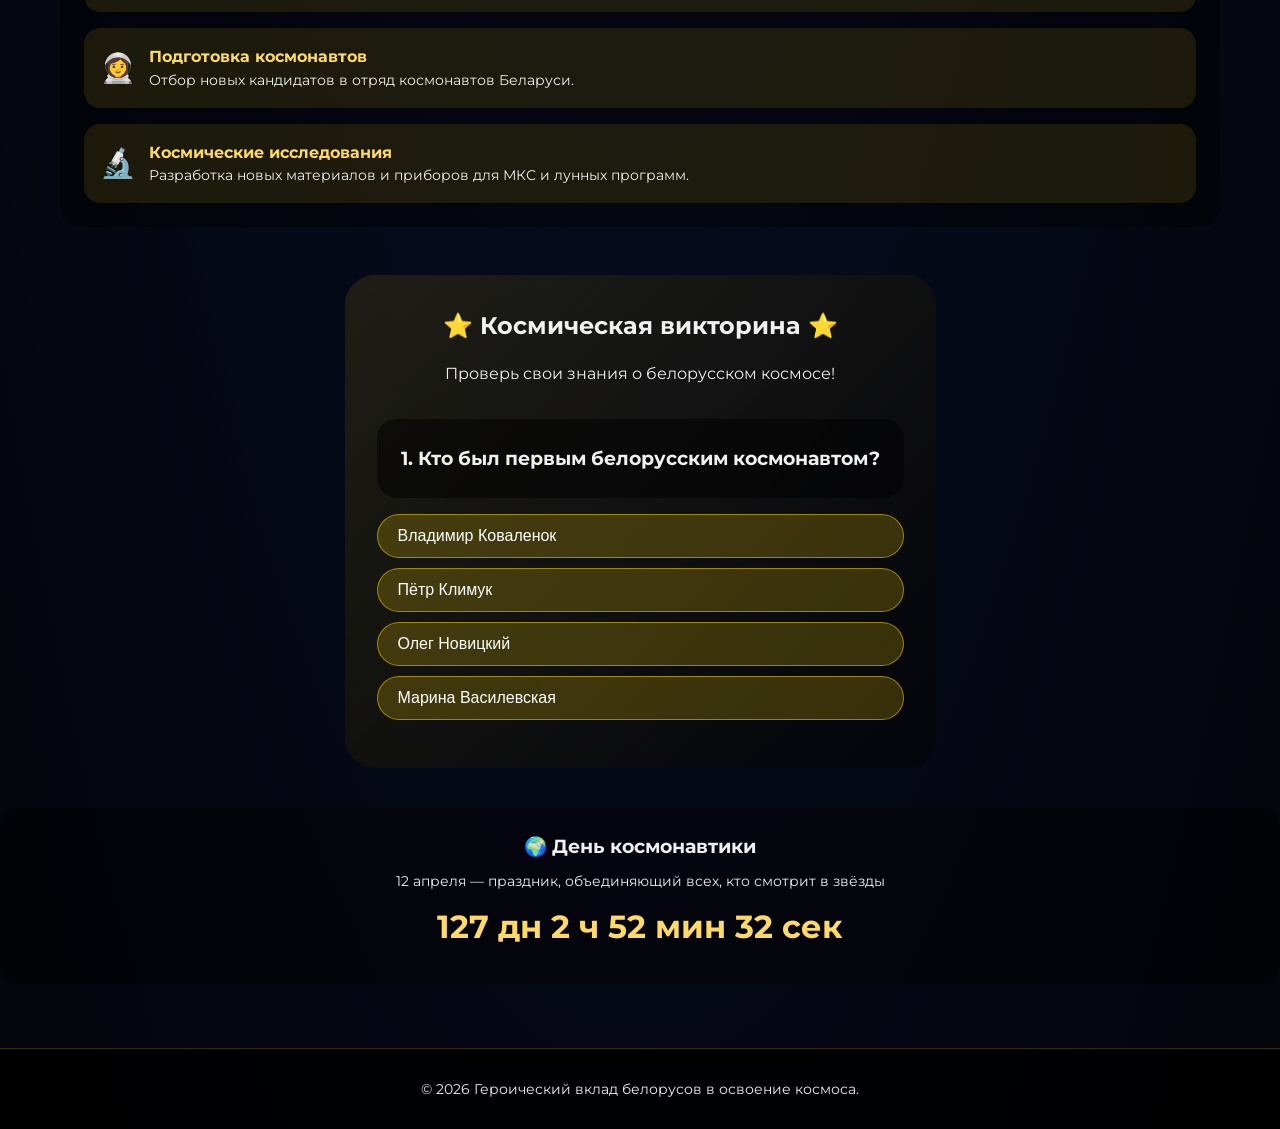
==== commit ade811ea: "Update index.html" ====
--- a/index.html
+++ b/index.html
@@ -2,8 +2,9 @@
 <html lang="ru">
 <head>
   <meta charset="UTF-8">
-  <meta name="viewport" content="width=device-width, initial-scale=1.0">
-  <title>Беларусь — космическая держава</title>
+  <meta name="viewport" content="width=device-width, initial-scale=1.0, viewport-fit=cover">
+  <meta name="description" content="Героический вклад белорусов в освоение космоса. Космонавты, учёные, технологии.">
+  <title>Белорусский космос | Главная</title>
   <link rel="stylesheet" href="style.css">
   <link href="https://fonts.googleapis.com/css2?family=Montserrat:wght@400;500;600;700&display=swap" rel="stylesheet">
 </head>
@@ -11,10 +12,12 @@
   <header>
     <div class="container header-container">
       <div class="logo">
-        <a href="index.html">Беларусь — космическая держава</a>
+        <a href="index.html">Беларусь - космическая держава </a>
       </div>
       <div class="burger">
-        <span></span><span></span><span></span>
+        <span></span>
+        <span></span>
+        <span></span>
       </div>
       <ul class="nav-links">
         <li><a href="index.html" class="active">Главная</a></li>
@@ -26,44 +29,313 @@
 
   <main>
     <div class="container">
+      <section class="hero">
+  <h1 id="animatedTitle"></h1>
+  <p>От первых космонавтов до современных спутников — Беларусь всегда была частью звёздной истории человечества</p>
+</section>
+
+<script>
+(function() {
+  var text = "Космическая летопись Беларуси";
+  var i = 0;
+  var speed = 30;
+  var titleElement = document.getElementById('animatedTitle');
+  
+  function typeWriter() {
+    if (i < text.length) {
+      titleElement.innerHTML += text.charAt(i);
+      i++;
+      setTimeout(typeWriter, speed);
+    }
+  }
+  
+  typeWriter();
+})();
+</script>
+
       <section>
-        <h2 class="section-title">Космическая летопись Беларуси</h2>
-        <p class="section-subtitle">Здесь вы найдёте информацию о белорусских космонавтах, учёных и разработках, которые помогли человечеству выйти за пределы Земли.</p>
-      </section>
-
-      <div class="hero-text">
-        <p>От первых космонавтов до современных спутников — Беларусь всегда была частью звёздной истории человечества</p>
-      </div>
-
-      <div class="card-grid">
-        <div class="card">
-          <div class="card-img"><img src="images/6835181.jpg" alt="Пётр Климук"></div>
-          <div class="card-content">
-            <h3>Пётр Климук</h3>
-            <p>Лётчик-космонавт СССР, дважды Герой Советского Союза. Совершил три космических полёта. Родился в Брестской области. Общее время в космосе — более 78 суток.</p>
+        <p style="text-align: center; max-width: 800px; margin: 0 auto 2rem auto; font-size: 1.1rem; font-style: italic;">
+          Здесь вы найдёте информацию о белорусских космонавтах, учёных и разработках, которые помогли человечеству выйти за пределы Земли.
+        </p>
+        
+        <div class="card-grid">
+          <div class="card">
+            <div class="card-img">
+              <img src="images/6835181.jpg" alt="Пётр Климук - космонавт">
+            </div>
+            <div class="card-content">
+              <h3>Пётр Климук</h3>
+              <p>Лётчик-космонавт СССР, дважды Герой Советского Союза. Совершил три космических полёта. Родился в Брестской области. Общее время проведённое в космосе — более 78 суток.</p>
+            </div>
+          </div>
+          
+          <div class="card">
+            <div class="card-img">
+              <img src="images/666.jpg" alt="Владимир Коваленок - космонавт">
+            </div>
+            <div class="card-content">
+              <h3>Владимир Коваленок</h3>
+              <p>Дважды Герой Советского Союза. Уроженец Минской области. Участник трёх экспедиций на орбитальные станции. Провёл в космосе более 216 суток.</p>
+            </div>
+          </div>
+          
+          <div class="card">
+            <div class="card-img">
+              <img src="images/638.jpg" alt="Марина Василевская - первая женщина-космонавт Беларуси">
+            </div>
+            <div class="card-content">
+              <h3>Марина Василевская</h3>
+              <p>Первая женщина-космонавт суверенной Беларуси. Участница космического полёта в 2024 году. Символ возрождения белорусской космонавтики.</p>
+            </div>
           </div>
         </div>
-        <div class="card">
-          <div class="card-img"><img src="images/666.jpg" alt="Владимир Коваленок"></div>
-          <div class="card-content">
-            <h3>Владимир Коваленок</h3>
-            <p>Дважды Герой Советского Союза. Уроженец Минской области. Участник трёх экспедиций на орбитальные станции. Провёл в космосе более 216 суток.</p>
-          </div>
+      </section>
+    <div style="margin-top: 2rem; text-align: center;">
+        <p style="font-size: 1.1rem; max-width: 800px; margin: 0 auto;">
+          🏆 Беларусь входит в число мировых лидеров по производству космической микроэлектроники и оптики.  
+          Наши технологии работают на орбите уже более 30 лет!
+        </p>
+      </div>
+	    <div style="background: linear-gradient(135deg, rgba(255,215,0,0.1), rgba(0,0,0,0.3)); border-radius: 20px; padding: 1.5rem; text-align: center; margin: 2rem 0;">
+        <p style="font-size: 1.2rem; font-style: italic; margin-bottom: 0.5rem;" id="quoteText">"Зямля такая маленькая і такая прыгожая. Беражыце яе!"</p>
+        <p style="margin-top: 0.5rem; color: #ffd966;" id="quoteAuthor">— Пётр Климук, лётчик-космонавт</p>
+        <p style="font-size: 0.8rem; margin-top: 0.8rem;">✨ Цитата обновляется каждый день ✨</p>
+      </div>
+	  <div style="background: rgba(0,0,0,0.4); border-radius: 20px; padding: 1.5rem; margin: 1rem 0 0.5rem 0;">
+  <h3 style="text-align: center; margin-bottom: 1rem;">🚀 Беларусь: взгляд в космическое будущее</h3>
+  <div style="display: flex; flex-direction: column; gap: 1rem;">
+    <div style="background: rgba(255,215,0,0.1); border-radius: 16px; padding: 1rem;">
+      <div style="display: flex; align-items: center; gap: 0.8rem;">
+        <span style="font-size: 1.8rem;">🛰️</span>
+        <div>
+          <div style="font-weight: bold; color: #ffd966;">Запуск БКА-3</div>
+          <div style="font-size: 0.85rem;">Планируется в 2026 году. Новый спутник с улучшенным разрешением снимков.</div>
         </div>
-        <div class="card">
-          <div class="card-img"><img src="images/638.jpg" alt="Марина Василевская"></div>
-          <div class="card-content">
-            <h3>Марина Василевская</h3>
-            <p>Первая женщина-космонавт суверенной Беларуси. Участница космического полёта в 2024 году. Символ возрождения белорусской космонавтики.</p>
-          </div>
+      </div>
+    </div>
+    <div style="background: rgba(255,215,0,0.1); border-radius: 16px; padding: 1rem;">
+      <div style="display: flex; align-items: center; gap: 0.8rem;">
+        <span style="font-size: 1.8rem;">👩‍🚀</span>
+        <div>
+          <div style="font-weight: bold; color: #ffd966;">Подготовка космонавтов</div>
+          <div style="font-size: 0.85rem;">Отбор новых кандидатов в отряд космонавтов Беларуси.</div>
         </div>
       </div>
     </div>
+    <div style="background: rgba(255,215,0,0.1); border-radius: 16px; padding: 1rem;">
+      <div style="display: flex; align-items: center; gap: 0.8rem;">
+        <span style="font-size: 1.8rem;">🔬</span>
+        <div>
+          <div style="font-weight: bold; color: #ffd966;">Космические исследования</div>
+          <div style="font-size: 0.85rem;">Разработка новых материалов и приборов для МКС и лунных программ.</div>
+        </div>
+      </div>
+    </div>
+  </div>
+</div>
+    </div>
   </main>
-
-  <button class="to-top-btn" onclick="window.scrollTo({top:0,behavior:'smooth'})">
-    <span>🚀</span><span>Наверх</span>
-  </button>
+  <section style="background: linear-gradient(135deg, rgba(255,215,0,0.1), rgba(0,0,0,0.5)); border-radius: 30px; padding: 2rem; margin: 0.5rem auto; max-width: 1200px;">
+    <h2 style="text-align: center; margin-bottom: 1rem;">⭐ Космическая викторина ⭐</h2>
+    <p style="text-align: center; margin-bottom: 2rem;">Проверь свои знания о белорусском космосе!</p>
+    
+    <div id="quizContainer">
+      <div id="quizQuestion" style="background: rgba(0,0,0,0.5); padding: 1.5rem; border-radius: 20px; margin-bottom: 1rem;">
+        <p style="font-size: 1.2rem; font-weight: bold;" id="questionText">Загрузка...</p>
+      </div>
+      <div id="quizAnswers" style="display: flex; flex-direction: column; gap: 10px;">
+        <button class="quiz-btn" data-index="0">Ответ 1</button>
+        <button class="quiz-btn" data-index="1">Ответ 2</button>
+        <button class="quiz-btn" data-index="2">Ответ 3</button>
+        <button class="quiz-btn" data-index="3">Ответ 4</button>
+      </div>
+      <div id="quizResult" style="text-align: center; margin-top: 1rem; font-size: 1.1rem;"></div>
+      <div style="text-align: center; margin-top: 1rem;">
+        <button id="nextQuizBtn" style="background: #ffd966; border: none; padding: 10px 30px; border-radius: 30px; font-weight: bold; cursor: pointer; display: none;">Следующий вопрос →</button>
+      </div>
+    </div>
+  </section>
+
+  <style>
+  .quiz-btn {
+    background: rgba(255,215,0,0.2);
+    border: 1px solid rgba(255,215,0,0.5);
+    padding: 12px 20px;
+    border-radius: 40px;
+    color: white;
+    font-size: 1rem;
+    cursor: pointer;
+    transition: all 0.3s;
+    text-align: left;
+  }
+  .quiz-btn:hover {
+    background: rgba(255,215,0,0.4);
+    transform: translateX(5px);
+  }
+  .quiz-btn.correct {
+    background: #2e7d32;
+    border-color: #4caf50;
+  }
+  .quiz-btn.wrong {
+    background: #c62828;
+    border-color: #f44336;
+  }
+  .quiz-btn:disabled {
+    cursor: not-allowed;
+    opacity: 0.7;
+  }
+  </style>
+
+  <script>
+    var quizQuestions = [
+  { question: "Кто был первым белорусским космонавтом?", answers: ["Владимир Коваленок", "Пётр Климук", "Олег Новицкий", "Марина Василевская"], correct: 1 },
+  { question: "В каком году был запущен первый белорусский спутник БКА?", answers: ["2010", "2012", "2015", "2020"], correct: 1 },
+  { question: "Сколько белорусских космонавтов совершили полёты в космос?", answers: ["2", "3", "4", "5"], correct: 2 },
+  { question: "Кто стал первой женщиной-космонавтом суверенной Беларуси?", answers: ["Светлана Савицкая", "Марина Василевская", "Елена Серова", "Анна Кикина"], correct: 1 },
+  { question: "Какое белорусское предприятие создаёт микросхемы для космической техники?", answers: ["МАЗ", "БелАЗ", "Интеграл", "Пеленг"], correct: 2 },
+  { question: "Сколько дней провёл в космосе Владимир Коваленок?", answers: ["78 суток", "140 суток", "216 суток", "500 суток"], correct: 2 },
+  { question: "Как назывался первый белорусский спутник?", answers: ["БКА", "БелКА", "Белорус-1", "Салют-Б"], correct: 0 },
+  { question: "Где родился Пётр Климук?", answers: ["Минск", "Гомель", "Брестская область", "Витебская область"], correct: 2 },
+  { question: "Какое разрешение снимков даёт спутник БКА?", answers: ["10 метров", "5 метров", "2 метра", "1 метр"], correct: 2 },
+  { question: "Сколько полётов совершил Пётр Климук?", answers: ["1", "2", "3", "4"], correct: 2 },
+  { question: "Какое предприятие создаёт оптику для космоса?", answers: ["Интеграл", "Пеленг", "Планар", "Агат"], correct: 1 },
+  { question: "В каком городе находится НПО «Интеграл»?", answers: ["Брест", "Гомель", "Минск", "Могилёв"], correct: 2 },
+  { question: "Кто установил рекорд по выходу в открытый космос среди белорусов?", answers: ["Пётр Климук", "Владимир Коваленок", "Олег Новицкий", "Анатолий Арцебарский"], correct: 3 },
+  { question: "Сколько выходов в открытый космос совершил Анатолий Арцебарский?", answers: ["2", "4", "6", "8"], correct: 2 },
+  { question: "Кто написал 28 книг о космосе?", answers: ["Пётр Климук", "Владимир Коваленок", "Георгий Гречко", "Олег Новицкий"], correct: 2 },
+  { question: "Кто из белорусских космонавтов снимался в фильме «Вызов» на МКС?", answers: ["Пётр Климук", "Владимир Коваленок", "Олег Новицкий", "Анатолий Арцебарский"], correct: 2 },
+  { question: "Что Владимир Коваленок вырастил в космосе впервые в мире?", answers: ["Картофель", "Пшеницу", "Гречку", "Цветы"], correct: 1 },
+  { question: "В каком городе есть Аллея Героев-космонавтов?", answers: ["Брест", "Гомель", "Минск", "Могилёв"], correct: 2 },
+  { question: "Какую награду от NASA получила Марина Василевская?", answers: ["Золотая Звезда", "Медаль За космический полёт", "Орден Мужества", "Космическая премия"], correct: 1 },
+  { question: "Сколько суток провёл в космосе Олег Новицкий?", answers: ["216", "134", "531", "78"], correct: 2 }
+];
+
+  var currentQuestion = 0;
+  var score = 0;
+  var answered = false;
+
+  function loadQuestion() {
+    answered = false;
+    var q = quizQuestions[currentQuestion];
+    document.getElementById('questionText').innerHTML = (currentQuestion + 1) + '. ' + q.question;
+    
+    var buttons = document.querySelectorAll('.quiz-btn');
+    for (var i = 0; i < buttons.length; i++) {
+      buttons[i].innerHTML = q.answers[i];
+      buttons[i].disabled = false;
+      buttons[i].classList.remove('correct', 'wrong');
+    }
+    
+    document.getElementById('quizResult').innerHTML = '';
+    document.getElementById('nextQuizBtn').style.display = 'none';
+  }
+
+  function checkAnswer(selected) {
+    if (answered) return;
+    answered = true;
+    
+    var q = quizQuestions[currentQuestion];
+    var buttons = document.querySelectorAll('.quiz-btn');
+    
+    if (selected === q.correct) {
+      buttons[selected].classList.add('correct');
+      score++;
+      document.getElementById('quizResult').innerHTML = '✅ Правильно! +1 балл';
+      document.getElementById('quizResult').style.color = '#4caf50';
+	  } else {
+      buttons[selected].classList.add('wrong');
+      buttons[q.correct].classList.add('correct');
+      document.getElementById('quizResult').innerHTML = '❌ Неправильно! Правильный ответ: ' + q.answers[q.correct];
+      document.getElementById('quizResult').style.color = '#ffd966';
+    }
+    
+    for (var i = 0; i < buttons.length; i++) {
+      buttons[i].disabled = true;
+    }
+    
+    document.getElementById('nextQuizBtn').style.display = 'inline-block';
+  }
+
+  function nextQuestion() {
+    currentQuestion++;
+    if (currentQuestion < quizQuestions.length) {
+      loadQuestion();
+    } else {
+      var percent = Math.round((score / quizQuestions.length) * 100);
+      document.getElementById('quizQuestion').innerHTML = '<p style="font-size: 1.3rem; text-align: center;">🎉 Викторина завершена! 🎉</p><p style="text-align: center;">Ваш результат: ' + score + ' из ' + quizQuestions.length + ' (' + percent + '%)</p>';
+      document.getElementById('quizAnswers').style.display = 'none';
+      document.getElementById('nextQuizBtn').style.display = 'none';
+      document.getElementById('quizResult').innerHTML = '';
+      
+      var restartBtn = document.createElement('button');
+      restartBtn.innerHTML = '🔄 Пройти заново';
+      restartBtn.style.background = '#ffd966';
+      restartBtn.style.border = 'none';
+      restartBtn.style.padding = '10px 30px';
+      restartBtn.style.borderRadius = '30px';
+      restartBtn.style.fontWeight = 'bold';
+      restartBtn.style.cursor = 'pointer';
+      restartBtn.style.marginTop = '20px';
+      restartBtn.onclick = function() {
+        currentQuestion = 0;
+        score = 0;
+        document.getElementById('quizAnswers').style.display = 'flex';
+        document.getElementById('quizQuestion').innerHTML = '<p style="font-size: 1.2rem; font-weight: bold;" id="questionText">Загрузка...</p>';
+        loadQuestion();
+        this.remove();
+      };
+      document.getElementById('quizContainer').appendChild(restartBtn);
+    }
+  }
+
+  document.querySelectorAll('.quiz-btn').forEach(function(btn, idx) {
+    btn.addEventListener('click', function() {
+      checkAnswer(idx);
+    });
+  });
+  document.getElementById('nextQuizBtn').addEventListener('click', nextQuestion);
+  loadQuestion();
+  </script>
+
+<button onclick="window.scrollTo({top:0,behavior:'smooth'})" 
+        style="position: fixed; bottom: 20px; right: 20px; background: linear-gradient(135deg, #ffd966, #ffaa33); border: none; border-radius: 40px; padding: 8px 16px; display: flex; align-items: center; gap: 8px; cursor: pointer; box-shadow: 0 4px 15px rgba(0,0,0,0.3); z-index: 1000; transition: all 0.3s; font-weight: bold; color: #1a1a2e;"
+        onmouseover="this.style.transform='scale(1.05)'; this.style.boxShadow='0 6px 20px rgba(0,0,0,0.4)'" 
+        onmouseout="this.style.transform='scale(1)'; this.style.boxShadow='0 4px 15px rgba(0,0,0,0.3)'">
+  <span style="font-size: 20px; animation: rocketFly 0.8s infinite alternate;">🚀</span>
+  <span>Наверх</span>
+</button>
+
+<style>
+@keyframes rocketFly {
+  0% { transform: translateY(0px); }
+  100% { transform: translateY(-4px); }
+}
+</style>
+
+<div style="background: rgba(0,0,0,0.4); border-radius: 20px; padding: 1.5rem; margin: 2rem 0; text-align: center;">
+  <h3 style="margin-bottom: 0.5rem;">🌍 День космонавтики</h3>
+  <p style="font-size: 0.9rem;">12 апреля — праздник, объединяющий всех, кто смотрит в звёзды</p>
+  <div id="cosmonauticsTimer" style="font-size: 2rem; font-weight: bold; color: #ffd966; margin: 0.5rem 0;">-- дн -- ч -- мин -- сек</div>
+</div>
+
+<script>
+function updateCosmonauticsTimer() {
+  var now = new Date();
+  var year = now.getFullYear();
+  var targetDate = new Date(year, 3, 12);
+  if (now > targetDate) {
+    targetDate = new Date(year + 1, 3, 12);
+  }
+  var diff = targetDate - now;
+  var days = Math.floor(diff / (1000 * 60 * 60 * 24));
+  var hours = Math.floor((diff % (86400000)) / 3600000);
+  var minutes = Math.floor((diff % 3600000) / 60000);
+  var seconds = Math.floor((diff % 60000) / 1000);
+  document.getElementById('cosmonauticsTimer').innerHTML = days + ' дн ' + hours + ' ч ' + minutes + ' мин ' + seconds + ' сек';
+}
+setInterval(updateCosmonauticsTimer, 1000);
+updateCosmonauticsTimer();
+</script>
 
   <footer>
     <div class="container">
@@ -72,7 +344,5 @@
   </footer>
 
   <script src="script.js"></script>
-  <script>document.getElementById('year').innerHTML = new Date().getFullYear();</script>
 </body>
 </html>
-	
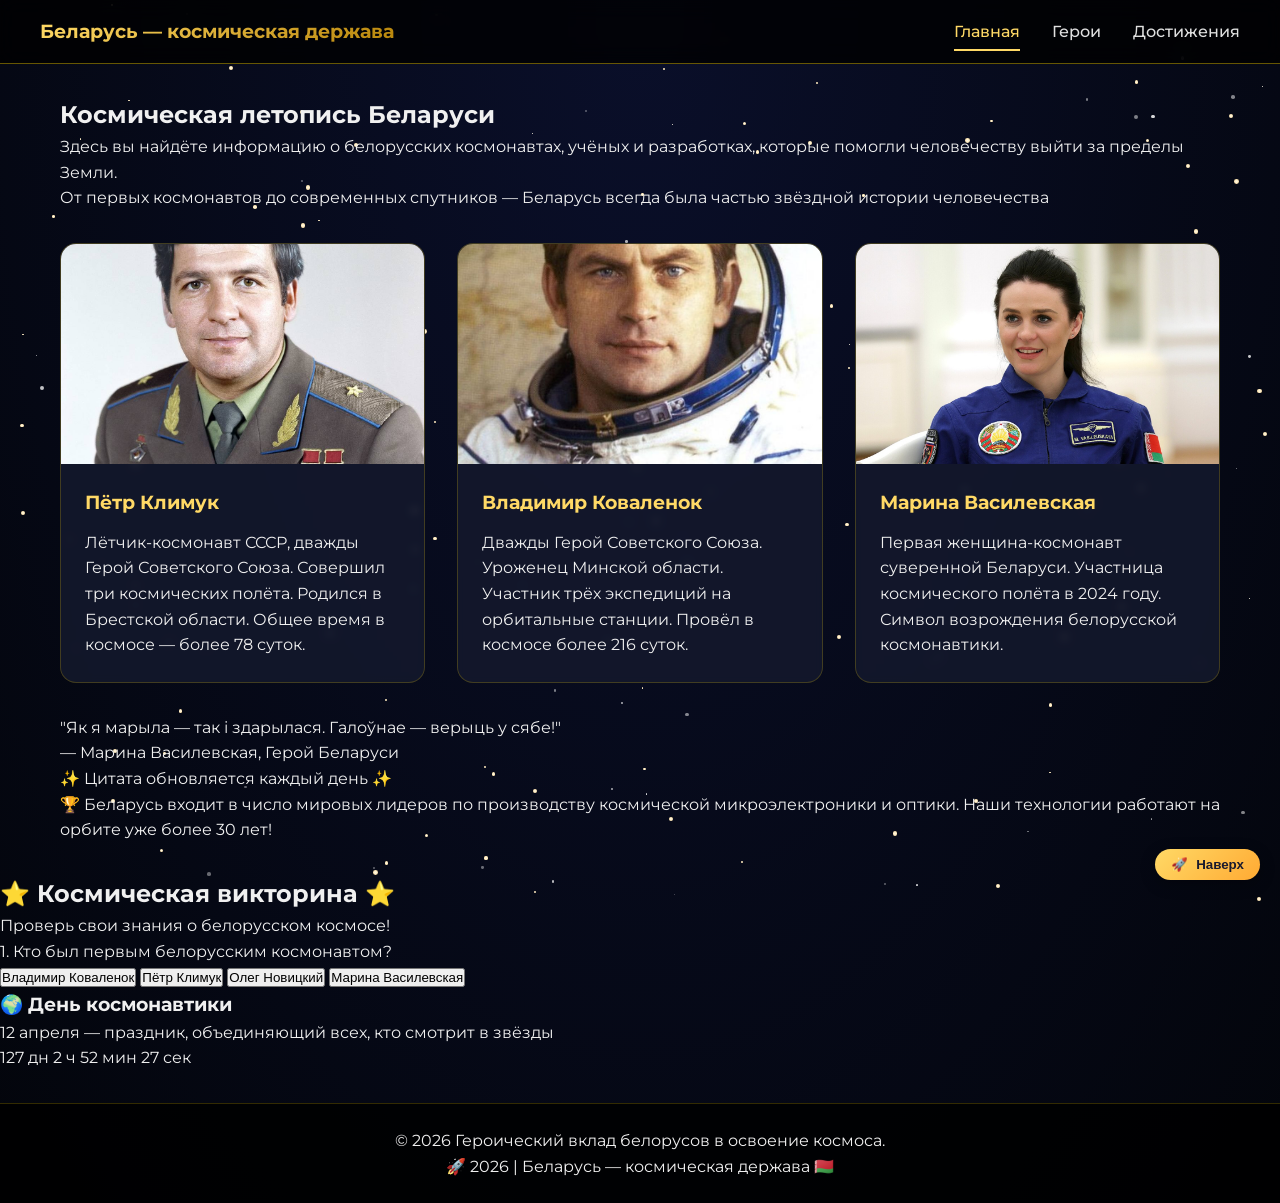
==== commit fd34545c: "Update index.html" ====
--- a/index.html
+++ b/index.html
@@ -4,7 +4,7 @@
   <meta charset="UTF-8">
   <meta name="viewport" content="width=device-width, initial-scale=1.0, viewport-fit=cover">
   <meta name="description" content="Героический вклад белорусов в освоение космоса. Космонавты, учёные, технологии.">
-  <title>Белорусский космос | Главная</title>
+  <title>Беларусь — космическая держава</title>
   <link rel="stylesheet" href="style.css">
   <link href="https://fonts.googleapis.com/css2?family=Montserrat:wght@400;500;600;700&display=swap" rel="stylesheet">
 </head>
@@ -12,7 +12,7 @@
   <header>
     <div class="container header-container">
       <div class="logo">
-        <a href="index.html">Беларусь - космическая держава </a>
+        <a href="index.html">Беларусь — космическая держава</a>
       </div>
       <div class="burger">
         <span></span>
@@ -29,320 +29,213 @@
 
   <main>
     <div class="container">
-      <section class="hero">
-  <h1 id="animatedTitle"></h1>
-  <p>От первых космонавтов до современных спутников — Беларусь всегда была частью звёздной истории человечества</p>
-</section>
-
-<script>
-(function() {
-  var text = "Космическая летопись Беларуси";
-  var i = 0;
-  var speed = 30;
-  var titleElement = document.getElementById('animatedTitle');
-  
-  function typeWriter() {
-    if (i < text.length) {
-      titleElement.innerHTML += text.charAt(i);
-      i++;
-      setTimeout(typeWriter, speed);
-    }
-  }
-  
-  typeWriter();
-})();
-</script>
-
       <section>
-        <p style="text-align: center; max-width: 800px; margin: 0 auto 2rem auto; font-size: 1.1rem; font-style: italic;">
-          Здесь вы найдёте информацию о белорусских космонавтах, учёных и разработках, которые помогли человечеству выйти за пределы Земли.
-        </p>
-        
-        <div class="card-grid">
-          <div class="card">
-            <div class="card-img">
-              <img src="images/6835181.jpg" alt="Пётр Климук - космонавт">
-            </div>
-            <div class="card-content">
-              <h3>Пётр Климук</h3>
-              <p>Лётчик-космонавт СССР, дважды Герой Советского Союза. Совершил три космических полёта. Родился в Брестской области. Общее время проведённое в космосе — более 78 суток.</p>
-            </div>
-          </div>
-          
-          <div class="card">
-            <div class="card-img">
-              <img src="images/666.jpg" alt="Владимир Коваленок - космонавт">
-            </div>
-            <div class="card-content">
-              <h3>Владимир Коваленок</h3>
-              <p>Дважды Герой Советского Союза. Уроженец Минской области. Участник трёх экспедиций на орбитальные станции. Провёл в космосе более 216 суток.</p>
-            </div>
-          </div>
-          
-          <div class="card">
-            <div class="card-img">
-              <img src="images/638.jpg" alt="Марина Василевская - первая женщина-космонавт Беларуси">
-            </div>
-            <div class="card-content">
-              <h3>Марина Василевская</h3>
-              <p>Первая женщина-космонавт суверенной Беларуси. Участница космического полёта в 2024 году. Символ возрождения белорусской космонавтики.</p>
-            </div>
+        <h2 class="section-title">Космическая летопись Беларуси</h2>
+        <p class="section-subtitle">Здесь вы найдёте информацию о белорусских космонавтах, учёных и разработках, которые помогли человечеству выйти за пределы Земли.</p>
+      </section>
+
+      <div class="hero-text">
+        <p>От первых космонавтов до современных спутников — Беларусь всегда была частью звёздной истории человечества</p>
+      </div>
+
+      <div class="card-grid">
+        <div class="card">
+          <div class="card-img"><img src="images/6835181.jpg" alt="Пётр Климук"></div>
+          <div class="card-content">
+            <h3>Пётр Климук</h3>
+            <p>Лётчик-космонавт СССР, дважды Герой Советского Союза. Совершил три космических полёта. Родился в Брестской области. Общее время в космосе — более 78 суток.</p>
           </div>
         </div>
-      </section>
-    <div style="margin-top: 2rem; text-align: center;">
-        <p style="font-size: 1.1rem; max-width: 800px; margin: 0 auto;">
-          🏆 Беларусь входит в число мировых лидеров по производству космической микроэлектроники и оптики.  
-          Наши технологии работают на орбите уже более 30 лет!
-        </p>
-      </div>
-	    <div style="background: linear-gradient(135deg, rgba(255,215,0,0.1), rgba(0,0,0,0.3)); border-radius: 20px; padding: 1.5rem; text-align: center; margin: 2rem 0;">
-        <p style="font-size: 1.2rem; font-style: italic; margin-bottom: 0.5rem;" id="quoteText">"Зямля такая маленькая і такая прыгожая. Беражыце яе!"</p>
-        <p style="margin-top: 0.5rem; color: #ffd966;" id="quoteAuthor">— Пётр Климук, лётчик-космонавт</p>
-        <p style="font-size: 0.8rem; margin-top: 0.8rem;">✨ Цитата обновляется каждый день ✨</p>
-      </div>
-	  <div style="background: rgba(0,0,0,0.4); border-radius: 20px; padding: 1.5rem; margin: 1rem 0 0.5rem 0;">
-  <h3 style="text-align: center; margin-bottom: 1rem;">🚀 Беларусь: взгляд в космическое будущее</h3>
-  <div style="display: flex; flex-direction: column; gap: 1rem;">
-    <div style="background: rgba(255,215,0,0.1); border-radius: 16px; padding: 1rem;">
-      <div style="display: flex; align-items: center; gap: 0.8rem;">
-        <span style="font-size: 1.8rem;">🛰️</span>
-        <div>
-          <div style="font-weight: bold; color: #ffd966;">Запуск БКА-3</div>
-          <div style="font-size: 0.85rem;">Планируется в 2026 году. Новый спутник с улучшенным разрешением снимков.</div>
+        <div class="card">
+          <div class="card-img"><img src="images/666.jpg" alt="Владимир Коваленок"></div>
+          <div class="card-content">
+            <h3>Владимир Коваленок</h3>
+            <p>Дважды Герой Советского Союза. Уроженец Минской области. Участник трёх экспедиций на орбитальные станции. Провёл в космосе более 216 суток.</p>
+          </div>
         </div>
-      </div>
-    </div>
-    <div style="background: rgba(255,215,0,0.1); border-radius: 16px; padding: 1rem;">
-      <div style="display: flex; align-items: center; gap: 0.8rem;">
-        <span style="font-size: 1.8rem;">👩‍🚀</span>
-        <div>
-          <div style="font-weight: bold; color: #ffd966;">Подготовка космонавтов</div>
-          <div style="font-size: 0.85rem;">Отбор новых кандидатов в отряд космонавтов Беларуси.</div>
+        <div class="card">
+          <div class="card-img"><img src="images/638.jpg" alt="Марина Василевская"></div>
+          <div class="card-content">
+            <h3>Марина Василевская</h3>
+            <p>Первая женщина-космонавт суверенной Беларуси. Участница космического полёта в 2024 году. Символ возрождения белорусской космонавтики.</p>
+          </div>
         </div>
       </div>
-    </div>
-    <div style="background: rgba(255,215,0,0.1); border-radius: 16px; padding: 1rem;">
-      <div style="display: flex; align-items: center; gap: 0.8rem;">
-        <span style="font-size: 1.8rem;">🔬</span>
-        <div>
-          <div style="font-weight: bold; color: #ffd966;">Космические исследования</div>
-          <div style="font-size: 0.85rem;">Разработка новых материалов и приборов для МКС и лунных программ.</div>
-        </div>
-      </div>
-    </div>
-  </div>
-</div>
+
+      <div class="quote-block">
+        <p class="quote-text" id="quoteText">"Зямля такая маленькая і такая прыгожая. Беражыце яе!"</p>
+        <p class="quote-author" id="quoteAuthor">— Пётр Климук, лётчик-космонавт</p>
+        <p class="quote-update">✨ Цитата обновляется каждый день ✨</p>
+      </div>
+
+      <div class="tech-text">
+        <p>🏆 Беларусь входит в число мировых лидеров по производству космической микроэлектроники и оптики. Наши технологии работают на орбите уже более 30 лет!</p>
+      </div>
     </div>
   </main>
-  <section style="background: linear-gradient(135deg, rgba(255,215,0,0.1), rgba(0,0,0,0.5)); border-radius: 30px; padding: 2rem; margin: 0.5rem auto; max-width: 1200px;">
-    <h2 style="text-align: center; margin-bottom: 1rem;">⭐ Космическая викторина ⭐</h2>
-    <p style="text-align: center; margin-bottom: 2rem;">Проверь свои знания о белорусском космосе!</p>
-    
+
+  <section class="quiz-section">
+    <h2>⭐ Космическая викторина ⭐</h2>
+    <p>Проверь свои знания о белорусском космосе!</p>
     <div id="quizContainer">
-      <div id="quizQuestion" style="background: rgba(0,0,0,0.5); padding: 1.5rem; border-radius: 20px; margin-bottom: 1rem;">
-        <p style="font-size: 1.2rem; font-weight: bold;" id="questionText">Загрузка...</p>
-      </div>
-      <div id="quizAnswers" style="display: flex; flex-direction: column; gap: 10px;">
+      <div id="quizQuestion"><p id="questionText">Загрузка...</p></div>
+      <div id="quizAnswers">
         <button class="quiz-btn" data-index="0">Ответ 1</button>
         <button class="quiz-btn" data-index="1">Ответ 2</button>
         <button class="quiz-btn" data-index="2">Ответ 3</button>
         <button class="quiz-btn" data-index="3">Ответ 4</button>
       </div>
-      <div id="quizResult" style="text-align: center; margin-top: 1rem; font-size: 1.1rem;"></div>
-      <div style="text-align: center; margin-top: 1rem;">
-        <button id="nextQuizBtn" style="background: #ffd966; border: none; padding: 10px 30px; border-radius: 30px; font-weight: bold; cursor: pointer; display: none;">Следующий вопрос →</button>
-      </div>
+      <div id="quizResult"></div>
+      <div><button id="nextQuizBtn">Следующий вопрос →</button></div>
     </div>
   </section>
 
-  <style>
-  .quiz-btn {
-    background: rgba(255,215,0,0.2);
-    border: 1px solid rgba(255,215,0,0.5);
-    padding: 12px 20px;
-    border-radius: 40px;
-    color: white;
-    font-size: 1rem;
-    cursor: pointer;
-    transition: all 0.3s;
-    text-align: left;
-  }
-  .quiz-btn:hover {
-    background: rgba(255,215,0,0.4);
-    transform: translateX(5px);
-  }
-  .quiz-btn.correct {
-    background: #2e7d32;
-    border-color: #4caf50;
-  }
-  .quiz-btn.wrong {
-    background: #c62828;
-    border-color: #f44336;
-  }
-  .quiz-btn:disabled {
-    cursor: not-allowed;
-    opacity: 0.7;
-  }
-  </style>
-
-  <script>
-    var quizQuestions = [
-  { question: "Кто был первым белорусским космонавтом?", answers: ["Владимир Коваленок", "Пётр Климук", "Олег Новицкий", "Марина Василевская"], correct: 1 },
-  { question: "В каком году был запущен первый белорусский спутник БКА?", answers: ["2010", "2012", "2015", "2020"], correct: 1 },
-  { question: "Сколько белорусских космонавтов совершили полёты в космос?", answers: ["2", "3", "4", "5"], correct: 2 },
-  { question: "Кто стал первой женщиной-космонавтом суверенной Беларуси?", answers: ["Светлана Савицкая", "Марина Василевская", "Елена Серова", "Анна Кикина"], correct: 1 },
-  { question: "Какое белорусское предприятие создаёт микросхемы для космической техники?", answers: ["МАЗ", "БелАЗ", "Интеграл", "Пеленг"], correct: 2 },
-  { question: "Сколько дней провёл в космосе Владимир Коваленок?", answers: ["78 суток", "140 суток", "216 суток", "500 суток"], correct: 2 },
-  { question: "Как назывался первый белорусский спутник?", answers: ["БКА", "БелКА", "Белорус-1", "Салют-Б"], correct: 0 },
-  { question: "Где родился Пётр Климук?", answers: ["Минск", "Гомель", "Брестская область", "Витебская область"], correct: 2 },
-  { question: "Какое разрешение снимков даёт спутник БКА?", answers: ["10 метров", "5 метров", "2 метра", "1 метр"], correct: 2 },
-  { question: "Сколько полётов совершил Пётр Климук?", answers: ["1", "2", "3", "4"], correct: 2 },
-  { question: "Какое предприятие создаёт оптику для космоса?", answers: ["Интеграл", "Пеленг", "Планар", "Агат"], correct: 1 },
-  { question: "В каком городе находится НПО «Интеграл»?", answers: ["Брест", "Гомель", "Минск", "Могилёв"], correct: 2 },
-  { question: "Кто установил рекорд по выходу в открытый космос среди белорусов?", answers: ["Пётр Климук", "Владимир Коваленок", "Олег Новицкий", "Анатолий Арцебарский"], correct: 3 },
-  { question: "Сколько выходов в открытый космос совершил Анатолий Арцебарский?", answers: ["2", "4", "6", "8"], correct: 2 },
-  { question: "Кто написал 28 книг о космосе?", answers: ["Пётр Климук", "Владимир Коваленок", "Георгий Гречко", "Олег Новицкий"], correct: 2 },
-  { question: "Кто из белорусских космонавтов снимался в фильме «Вызов» на МКС?", answers: ["Пётр Климук", "Владимир Коваленок", "Олег Новицкий", "Анатолий Арцебарский"], correct: 2 },
-  { question: "Что Владимир Коваленок вырастил в космосе впервые в мире?", answers: ["Картофель", "Пшеницу", "Гречку", "Цветы"], correct: 1 },
-  { question: "В каком городе есть Аллея Героев-космонавтов?", answers: ["Брест", "Гомель", "Минск", "Могилёв"], correct: 2 },
-  { question: "Какую награду от NASA получила Марина Василевская?", answers: ["Золотая Звезда", "Медаль За космический полёт", "Орден Мужества", "Космическая премия"], correct: 1 },
-  { question: "Сколько суток провёл в космосе Олег Новицкий?", answers: ["216", "134", "531", "78"], correct: 2 }
-];
-
-  var currentQuestion = 0;
-  var score = 0;
-  var answered = false;
-
-  function loadQuestion() {
-    answered = false;
-    var q = quizQuestions[currentQuestion];
-    document.getElementById('questionText').innerHTML = (currentQuestion + 1) + '. ' + q.question;
-    
-    var buttons = document.querySelectorAll('.quiz-btn');
-    for (var i = 0; i < buttons.length; i++) {
-      buttons[i].innerHTML = q.answers[i];
-      buttons[i].disabled = false;
-      buttons[i].classList.remove('correct', 'wrong');
-    }
-    
-    document.getElementById('quizResult').innerHTML = '';
-    document.getElementById('nextQuizBtn').style.display = 'none';
-  }
-
-  function checkAnswer(selected) {
-    if (answered) return;
-    answered = true;
-    
-    var q = quizQuestions[currentQuestion];
-    var buttons = document.querySelectorAll('.quiz-btn');
-    
-    if (selected === q.correct) {
-      buttons[selected].classList.add('correct');
-      score++;
-      document.getElementById('quizResult').innerHTML = '✅ Правильно! +1 балл';
-      document.getElementById('quizResult').style.color = '#4caf50';
-	  } else {
-      buttons[selected].classList.add('wrong');
-      buttons[q.correct].classList.add('correct');
-      document.getElementById('quizResult').innerHTML = '❌ Неправильно! Правильный ответ: ' + q.answers[q.correct];
-      document.getElementById('quizResult').style.color = '#ffd966';
-    }
-    
-    for (var i = 0; i < buttons.length; i++) {
-      buttons[i].disabled = true;
-    }
-    
-    document.getElementById('nextQuizBtn').style.display = 'inline-block';
-  }
-
-  function nextQuestion() {
-    currentQuestion++;
-    if (currentQuestion < quizQuestions.length) {
-      loadQuestion();
-    } else {
-      var percent = Math.round((score / quizQuestions.length) * 100);
-      document.getElementById('quizQuestion').innerHTML = '<p style="font-size: 1.3rem; text-align: center;">🎉 Викторина завершена! 🎉</p><p style="text-align: center;">Ваш результат: ' + score + ' из ' + quizQuestions.length + ' (' + percent + '%)</p>';
-      document.getElementById('quizAnswers').style.display = 'none';
-      document.getElementById('nextQuizBtn').style.display = 'none';
-      document.getElementById('quizResult').innerHTML = '';
-      
-      var restartBtn = document.createElement('button');
-      restartBtn.innerHTML = '🔄 Пройти заново';
-      restartBtn.style.background = '#ffd966';
-      restartBtn.style.border = 'none';
-      restartBtn.style.padding = '10px 30px';
-      restartBtn.style.borderRadius = '30px';
-      restartBtn.style.fontWeight = 'bold';
-      restartBtn.style.cursor = 'pointer';
-      restartBtn.style.marginTop = '20px';
-      restartBtn.onclick = function() {
-        currentQuestion = 0;
-        score = 0;
-        document.getElementById('quizAnswers').style.display = 'flex';
-        document.getElementById('quizQuestion').innerHTML = '<p style="font-size: 1.2rem; font-weight: bold;" id="questionText">Загрузка...</p>';
-        loadQuestion();
-        this.remove();
-      };
-      document.getElementById('quizContainer').appendChild(restartBtn);
-    }
-  }
-
-  document.querySelectorAll('.quiz-btn').forEach(function(btn, idx) {
-    btn.addEventListener('click', function() {
-      checkAnswer(idx);
-    });
-  });
-  document.getElementById('nextQuizBtn').addEventListener('click', nextQuestion);
-  loadQuestion();
-  </script>
-
-<button onclick="window.scrollTo({top:0,behavior:'smooth'})" 
-        style="position: fixed; bottom: 20px; right: 20px; background: linear-gradient(135deg, #ffd966, #ffaa33); border: none; border-radius: 40px; padding: 8px 16px; display: flex; align-items: center; gap: 8px; cursor: pointer; box-shadow: 0 4px 15px rgba(0,0,0,0.3); z-index: 1000; transition: all 0.3s; font-weight: bold; color: #1a1a2e;"
-        onmouseover="this.style.transform='scale(1.05)'; this.style.boxShadow='0 6px 20px rgba(0,0,0,0.4)'" 
-        onmouseout="this.style.transform='scale(1)'; this.style.boxShadow='0 4px 15px rgba(0,0,0,0.3)'">
-  <span style="font-size: 20px; animation: rocketFly 0.8s infinite alternate;">🚀</span>
-  <span>Наверх</span>
-</button>
-
-<style>
-@keyframes rocketFly {
-  0% { transform: translateY(0px); }
-  100% { transform: translateY(-4px); }
-}
-</style>
-
-<div style="background: rgba(0,0,0,0.4); border-radius: 20px; padding: 1.5rem; margin: 2rem 0; text-align: center;">
-  <h3 style="margin-bottom: 0.5rem;">🌍 День космонавтики</h3>
-  <p style="font-size: 0.9rem;">12 апреля — праздник, объединяющий всех, кто смотрит в звёзды</p>
-  <div id="cosmonauticsTimer" style="font-size: 2rem; font-weight: bold; color: #ffd966; margin: 0.5rem 0;">-- дн -- ч -- мин -- сек</div>
-</div>
-
-<script>
-function updateCosmonauticsTimer() {
-  var now = new Date();
-  var year = now.getFullYear();
-  var targetDate = new Date(year, 3, 12);
-  if (now > targetDate) {
-    targetDate = new Date(year + 1, 3, 12);
-  }
-  var diff = targetDate - now;
-  var days = Math.floor(diff / (1000 * 60 * 60 * 24));
-  var hours = Math.floor((diff % (86400000)) / 3600000);
-  var minutes = Math.floor((diff % 3600000) / 60000);
-  var seconds = Math.floor((diff % 60000) / 1000);
-  document.getElementById('cosmonauticsTimer').innerHTML = days + ' дн ' + hours + ' ч ' + minutes + ' мин ' + seconds + ' сек';
-}
-setInterval(updateCosmonauticsTimer, 1000);
-updateCosmonauticsTimer();
-</script>
+  <button class="to-top-btn" onclick="window.scrollTo({top:0,behavior:'smooth'})">
+    <span>🚀</span>
+    <span>Наверх</span>
+  </button>
+  <div class="timer-section">
+    <h3>🌍 День космонавтики</h3>
+    <p>12 апреля — праздник, объединяющий всех, кто смотрит в звёзды</p>
+    <div id="cosmonauticsTimer">-- дн -- ч -- мин -- сек</div>
+  </div>
 
   <footer>
     <div class="container">
       <p>© 2026 Героический вклад белорусов в освоение космоса.</p>
+      <p class="footer-small">🚀 <span id="year"></span> | Беларусь — космическая держава 🇧🇾</p>
     </div>
   </footer>
 
   <script src="script.js"></script>
+  <script>
+    document.getElementById('year').innerHTML = new Date().getFullYear();
+
+    var quotes = [
+      { text: '"Зямля такая маленькая і такая прыгожая. Беражыце яе!"', author: '— Пётр Климук, лётчик-космонавт' },
+      { text: '"Космос — это не только романтика, это огромный труд и ответственность"', author: '— Владимир Коваленок, дважды Герой СССР' },
+      { text: '"С космоса наша планета кажется хрупкой. Мы должны её беречь"', author: '— Олег Новицкий, Герой РФ' },
+      { text: '"Як я марыла — так і здарылася. Галоўнае — верыць у сябе!"', author: '— Марина Василевская, Герой Беларуси' },
+      { text: '"Космос — это не работа, это образ жизни и состояние души"', author: '— Георгий Гречко, дважды Герой СССР' },
+      { text: '"Выход в открытый космос — момент, когда понимаешь, насколько человек мал и одновременно велик"', author: '— Анатолий Арцебарский, Герой СССР' }
+    ];
+    var today = new Date();
+    var dayOfYear = Math.floor((today - new Date(today.getFullYear(), 0, 0)) / 86400000);
+    var quoteIndex = dayOfYear % quotes.length;
+    document.getElementById('quoteText').innerHTML = quotes[quoteIndex].text;
+    document.getElementById('quoteAuthor').innerHTML = quotes[quoteIndex].author;
+
+    var quizQuestions = [
+      { question: "Кто был первым белорусским космонавтом?", answers: ["Владимир Коваленок", "Пётр Климук", "Олег Новицкий", "Марина Василевская"], correct: 1 },
+      { question: "В каком году был запущен первый белорусский спутник БКА?", answers: ["2010", "2012", "2015", "2020"], correct: 1 },
+      { question: "Сколько белорусских космонавтов совершили полёты в космос?", answers: ["2", "3", "4", "5"], correct: 2 },
+      { question: "Кто стал первой женщиной-космонавтом суверенной Беларуси?", answers: ["Светлана Савицкая", "Марина Василевская", "Елена Серова", "Анна Кикина"], correct: 1 },
+      { question: "Какое белорусское предприятие создаёт микросхемы для космической техники?", answers: ["МАЗ", "БелАЗ", "Интеграл", "Пеленг"], correct: 2 },
+      { question: "Сколько дней провёл в космосе Владимир Коваленок?", answers: ["78 суток", "140 суток", "216 суток", "500 суток"], correct: 2 },
+      { question: "Как назывался первый белорусский спутник?", answers: ["БКА", "БелКА", "Белорус-1", "Салют-Б"], correct: 0 },
+      { question: "Где родился Пётр Климук?", answers: ["Минск", "Гомель", "Брестская область", "Витебская область"], correct: 2 },
+      { question: "Какое разрешение снимков даёт спутник БКА?", answers: ["10 метров", "5 метров", "2 метра", "1 метр"], correct: 2 },
+      { question: "Сколько полётов совершил Пётр Климук?", answers: ["1", "2", "3", "4"], correct: 2 },
+      { question: "Какое предприятие создаёт оптику для космоса?", answers: ["Интеграл", "Пеленг", "Планар", "Агат"], correct: 1 },
+      { question: "В каком городе находится НПО «Интеграл»?", answers: ["Брест", "Гомель", "Минск", "Могилёв"], correct: 2 },
+      { question: "Кто установил рекорд по выходу в открытый космос среди белорусов?", answers: ["Пётр Климук", "Владимир Коваленок", "Олег Новицкий", "Анатолий Арцебарский"], correct: 3 },
+      { question: "Сколько выходов в открытый космос совершил Анатолий Арцебарский?", answers: ["2", "4", "6", "8"], correct: 2 },
+      { question: "Кто написал 28 книг о космосе?", answers: ["Пётр Климук", "Владимир Коваленок", "Георгий Гречко", "Олег Новицкий"], correct: 2 },
+      { question: "Кто из белорусских космонавтов снимался в фильме «Вызов» на МКС?", answers: ["Пётр Климук", "Владимир Коваленок", "Олег Новицкий", "Анатолий Арцебарский"], correct: 2 },
+      { question: "Что Владимир Коваленок вырастил в космосе впервые в мире?", answers: ["Картофель", "Пшеницу", "Гречку", "Цветы"], correct: 1 },
+      { question: "В каком городе есть Аллея Героев-космонавтов?", answers: ["Брест", "Гомель", "Минск", "Могилёв"], correct: 2 },
+      { question: "Какую награду от NASA получила Марина Василевская?", answers: ["Золотая Звезда", "Медаль За космический полёт", "Орден Мужества", "Космическая премия"], correct: 1 },
+      { question: "Сколько суток провёл в космосе Олег Новицкий?", answers: ["216", "134", "531", "78"], correct: 2 }
+    ];
+
+    var currentQuestion = 0;
+    var score = 0;
+    var answered = false;
+
+    function loadQuestion() {
+      answered = false;
+      var q = quizQuestions[currentQuestion];
+      document.getElementById('questionText').innerHTML = (currentQuestion + 1) + '. ' + q.question;
+      var buttons = document.querySelectorAll('.quiz-btn');
+      for (var i = 0; i < buttons.length; i++) {
+        buttons[i].innerHTML = q.answers[i];
+        buttons[i].disabled = false;
+        buttons[i].classList.remove('correct', 'wrong');
+      }
+      document.getElementById('quizResult').innerHTML = '';
+      document.getElementById('nextQuizBtn').style.display = 'none';
+    }
+
+    function checkAnswer(selected) {
+      if (answered) return;
+      answered = true;
+      var q = quizQuestions[currentQuestion];
+      var buttons = document.querySelectorAll('.quiz-btn');
+      if (selected === q.correct) {
+        buttons[selected].classList.add('correct');
+        score++;
+        document.getElementById('quizResult').innerHTML = '✅ Правильно! +1 балл';
+        document.getElementById('quizResult').style.color = '#4caf50';
+      } else {
+        buttons[selected].classList.add('wrong');
+        buttons[q.correct].classList.add('correct');
+        document.getElementById('quizResult').innerHTML = '❌ Неправильно! Правильный ответ: ' + q.answers[q.correct];
+        document.getElementById('quizResult').style.color = '#ffd966';
+      }
+      for (var i = 0; i < buttons.length; i++) buttons[i].disabled = true;
+      document.getElementById('nextQuizBtn').style.display = 'inline-block';
+    }
+
+    function nextQuestion() {
+      currentQuestion++;
+      if (currentQuestion < quizQuestions.length) {
+        loadQuestion();
+      } else {
+        var percent = Math.round((score / quizQuestions.length) * 100);
+        document.getElementById('quizQuestion').innerHTML = '<p style="font-size: 1.3rem; text-align: center;">🎉 Викторина завершена! 🎉</p><p style="text-align: center;">Ваш результат: ' + score + ' из ' + quizQuestions.length + ' (' + percent + '%)</p>';
+        document.getElementById('quizAnswers').style.display = 'none';
+        document.getElementById('nextQuizBtn').style.display = 'none';
+        document.getElementById('quizResult').innerHTML = '';
+        var restartBtn = document.createElement('button');
+        restartBtn.innerHTML = '🔄 Пройти заново';
+        restartBtn.style.background = '#ffd966';
+        restartBtn.style.border = 'none';
+        restartBtn.style.padding = '10px 30px';
+        restartBtn.style.borderRadius = '30px';
+        restartBtn.style.fontWeight = 'bold';
+        restartBtn.style.cursor = 'pointer';
+        restartBtn.style.marginTop = '20px';
+        restartBtn.onclick = function() {
+          currentQuestion = 0;
+          score = 0;
+          document.getElementById('quizAnswers').style.display = 'flex';
+          document.getElementById('quizQuestion').innerHTML = '<p style="font-size: 1.2rem; font-weight: bold;" id="questionText">Загрузка...</p>';
+          loadQuestion();
+          this.remove();
+        };
+        document.getElementById('quizContainer').appendChild(restartBtn);
+      }
+    }
+	document.querySelectorAll('.quiz-btn').forEach(function(btn, idx) {
+      btn.addEventListener('click', function() { checkAnswer(idx); });
+    });
+    document.getElementById('nextQuizBtn').addEventListener('click', nextQuestion);
+    loadQuestion();
+
+    function updateCosmonauticsTimer() {
+      var now = new Date();
+      var year = now.getFullYear();
+      var targetDate = new Date(year, 3, 12);
+      if (now > targetDate) targetDate = new Date(year + 1, 3, 12);
+      var diff = targetDate - now;
+      var days = Math.floor(diff / (1000 * 60 * 60 * 24));
+      var hours = Math.floor((diff % (86400000)) / 3600000);
+      var minutes = Math.floor((diff % 3600000) / 60000);
+      var seconds = Math.floor((diff % 60000) / 1000);
+      document.getElementById('cosmonauticsTimer').innerHTML = days + ' дн ' + hours + ' ч ' + minutes + ' мин ' + seconds + ' сек';
+    }
+    setInterval(updateCosmonauticsTimer, 1000);
+    updateCosmonauticsTimer();
+  </script>
 </body>
 </html>
--- a/style.css
+++ b/style.css
@@ -12,7 +12,6 @@
   min-height: 100vh;
   display: flex;
   flex-direction: column;
-  position: relative;
 }
 
 .container {
@@ -48,13 +47,6 @@
   -webkit-background-clip: text;
   background-clip: text;
   color: transparent;
-  letter-spacing: 1px;
-}
-
-.logo span {
-  font-size: 0.9rem;
-  display: block;
-  color: #ccc;
 }
 
 .nav-links {
@@ -95,22 +87,20 @@
 
 main {
   flex: 1;
-  padding: 5rem 0 2rem 0;
+  padding: 2rem 0;
 }
 
 .hero {
   text-align: center;
-  padding: 3rem 1rem;
+  padding: 2rem 1rem;
   background: rgba(0, 0, 0, 0.6);
   border-radius: 20px;
-  margin-top: 1rem;
-  margin-bottom: 2rem;
+  margin: 1rem 0 2rem;
   backdrop-filter: blur(2px);
-  animation: fadeInUp 0.6s ease-out forwards;
 }
 
 .hero h1 {
-  font-size: 2.8rem;
+  font-size: 2rem;
   margin-bottom: 1rem;
   background: linear-gradient(135deg, #ffd966, #ff8c00);
   -webkit-background-clip: text;
@@ -119,7 +109,7 @@
 }
 
 .hero p {
-  font-size: 1.2rem;
+  font-size: 1rem;
   max-width: 800px;
   margin: 0 auto;
 }
@@ -133,17 +123,12 @@
 }
 
 .card {
-  display: flex;
-  flex-direction: column;
-  height: 100%;
   background: rgba(20, 25, 45, 0.85);
   backdrop-filter: blur(4px);
   border-radius: 16px;
   overflow: hidden;
-  transition: transform 0.3s, box-shadow 0.3s;
+  transition: 0.3s;
   border: 1px solid rgba(255, 215, 0, 0.2);
-  position: relative;
-  animation: fadeInUp 0.6s ease-out forwards;
 }
 
 .card:hover {
@@ -152,32 +137,9 @@
   border-color: rgba(255, 215, 0, 0.5);
 }
 
-.card::before {
-  content: '';
-  position: absolute;
-  top: -2px;
-  left: -2px;
-  right: -2px;
-  bottom: -2px;
-  background: linear-gradient(45deg, rgba(255,217,102,0.6), rgba(255,140,0,0.6), rgba(255,217,102,0.6));
-  border-radius: 18px;
-  opacity: 0;
-  z-index: -1;
-  transition: opacity 0.3s;
-}
-
-.card:hover::before {
-  opacity: 1;
-}
-
 .card-img {
   width: 100%;
-  height: 370px;
-  flex-shrink: 0;
-  background: linear-gradient(135deg, #1e2a3a, #0f172a);
-  display: flex;
-  align-items: center;
-  justify-content: center;
+  height: 220px;
   overflow: hidden;
 }
 
@@ -185,80 +147,42 @@
   width: 100%;
   height: 100%;
   object-fit: cover;
-  display: block;
 }
 
 .card-content {
-  flex: 1;
   padding: 1.5rem;
-  display: flex;
-  flex-direction: column;
 }
 
 .card-content h3 {
   margin-bottom: 0.75rem;
   color: #ffd966;
-  font-size: 1.4rem;
-}
-
-.card-content p {
-  color: #ddd;
-  line-height: 1.5;
-  flex: 1;
-}
-
-.achievement-list {
-  list-style: none;
-  padding: 0;
-}
-
-.achievement-list li {
-  margin: 1rem 0;
-  padding-left: 2rem;
-  position: relative;
-  font-size: 1.1rem;
-}
-
-.achievement-list li::before {
-  content: '🚀';
-  position: absolute;
-  left: 0;
-  color: #ffd966;
-  font-size: 1.2rem;
 }
 
 footer {
   background: rgba(0, 0, 0, 0.85);
   text-align: center;
-  padding: 1.8rem;
+  padding: 1.5rem;
   margin-top: 2rem;
-  font-size: 0.9rem;
   border-top: 1px solid rgba(255, 215, 0, 0.2);
 }
-  @keyframes fadeInUp {
-  from {
-    opacity: 0;
-    transform: translateY(30px);
-  }
-  to {
-    opacity: 1;
-    transform: translateY(0);
-  }
-}
-
-html {
-  scroll-behavior: smooth;
-}
-
-@keyframes starTwinkle {
-  0% { opacity: 0.2; transform: scale(1); }
-  100% { opacity: 1; transform: scale(1.3); }
-}
-
-@keyframes starFloat {
-  0% { transform: translateY(0px) translateX(0px); }
-  50% { transform: translateY(-15px) translateX(8px); }
-  100% { transform: translateY(0px) translateX(0px); }
+
+.to-top-btn {
+  position: fixed;
+  bottom: 20px;
+  right: 20px;
+  z-index: 9999;
+  background: linear-gradient(135deg, #ffd966, #ffaa33);
+  border: none;
+  border-radius: 40px;
+  padding: 8px 16px;
+  display: flex;
+  align-items: center;
+  gap: 8px;
+  cursor: pointer;
+  font-weight: bold;
+  color: #1a1a2e;
+  box-shadow: 0 4px 15px rgba(0,0,0,0.3);
+  transition: 0.3s;
 }
 
 .dynamic-star {
@@ -270,13 +194,25 @@
   animation: starTwinkle 3s infinite alternate, starFloat 12s infinite ease-in-out;
 }
 
+@keyframes starTwinkle {
+  0% { opacity: 0.2; transform: scale(1); }
+  100% { opacity: 1; transform: scale(1.3); }
+}
+
+@keyframes starFloat {
+  0% { transform: translateY(0px) translateX(0px); }
+  50% { transform: translateY(-15px) translateX(8px); }
+  100% { transform: translateY(0px) translateX(0px); }
+}
+
+html {
+  scroll-behavior: smooth;
+}
+
 @media (max-width: 768px) {
   .burger {
     display: flex;
-    z-index: 1000;
-    margin-left: auto;
-  }
-  
+    }
   .nav-links {
     position: fixed;
     top: 70px;
@@ -291,69 +227,22 @@
     gap: 1.8rem;
     z-index: 999;
   }
-  
   .nav-links.active {
     right: 0;
   }
-  
-  .nav-links a {
-    font-size: 1.2rem;
-  }
-  
   .hero h1 {
-    font-size: 1.8rem;
-  }
-  
+    font-size: 1.5rem;
+  }
   .hero p {
-    font-size: 1rem;
-  }
-  
-  .card-grid {
-    grid-template-columns: 1fr;
-    gap: 1.5rem;
-  }
-  
+    font-size: 0.9rem;
+  }
   .card-img {
-    height: 200px;
-  }
-  
-  .header-container {
-    padding: 0.8rem 0;
-  }
-  
-  main {
-    padding: 4rem 0 1rem 0;
-  }
-@media (max-width: 768px) {
-  .card-img {
-    height: 180px !important;
-  }
-  
-  .card-content {
-    padding: 1rem;
-  }
-  
-  .card-content h3 {
-    font-size: 1.2rem;
-  }
-  
-  .card-content p {
-    font-size: 0.9rem;
-  }
-button[onclick*="scrollTo"] {
-  position: fixed !important;
-  bottom: 20px !important;
-  right: 20px !important;
-  z-index: 9999 !important;
-  background: linear-gradient(135deg, #ffd966, #ffaa33) !important;
-  border: none !important;
-  border-radius: 40px !important;
-  padding: 8px 16px !important;
-  display: flex !important;
-  align-items: center !important;
-  gap: 8px !important;
-  cursor: pointer !important;
-  font-weight: bold !important;
-  color: #1a1a2e !important;
-}
-
+    height: 180px;
+  }
+  .to-top-btn {
+    bottom: 15px;
+    right: 15px;
+    padding: 6px 14px;
+    font-size: 0.8rem;
+  }
+}
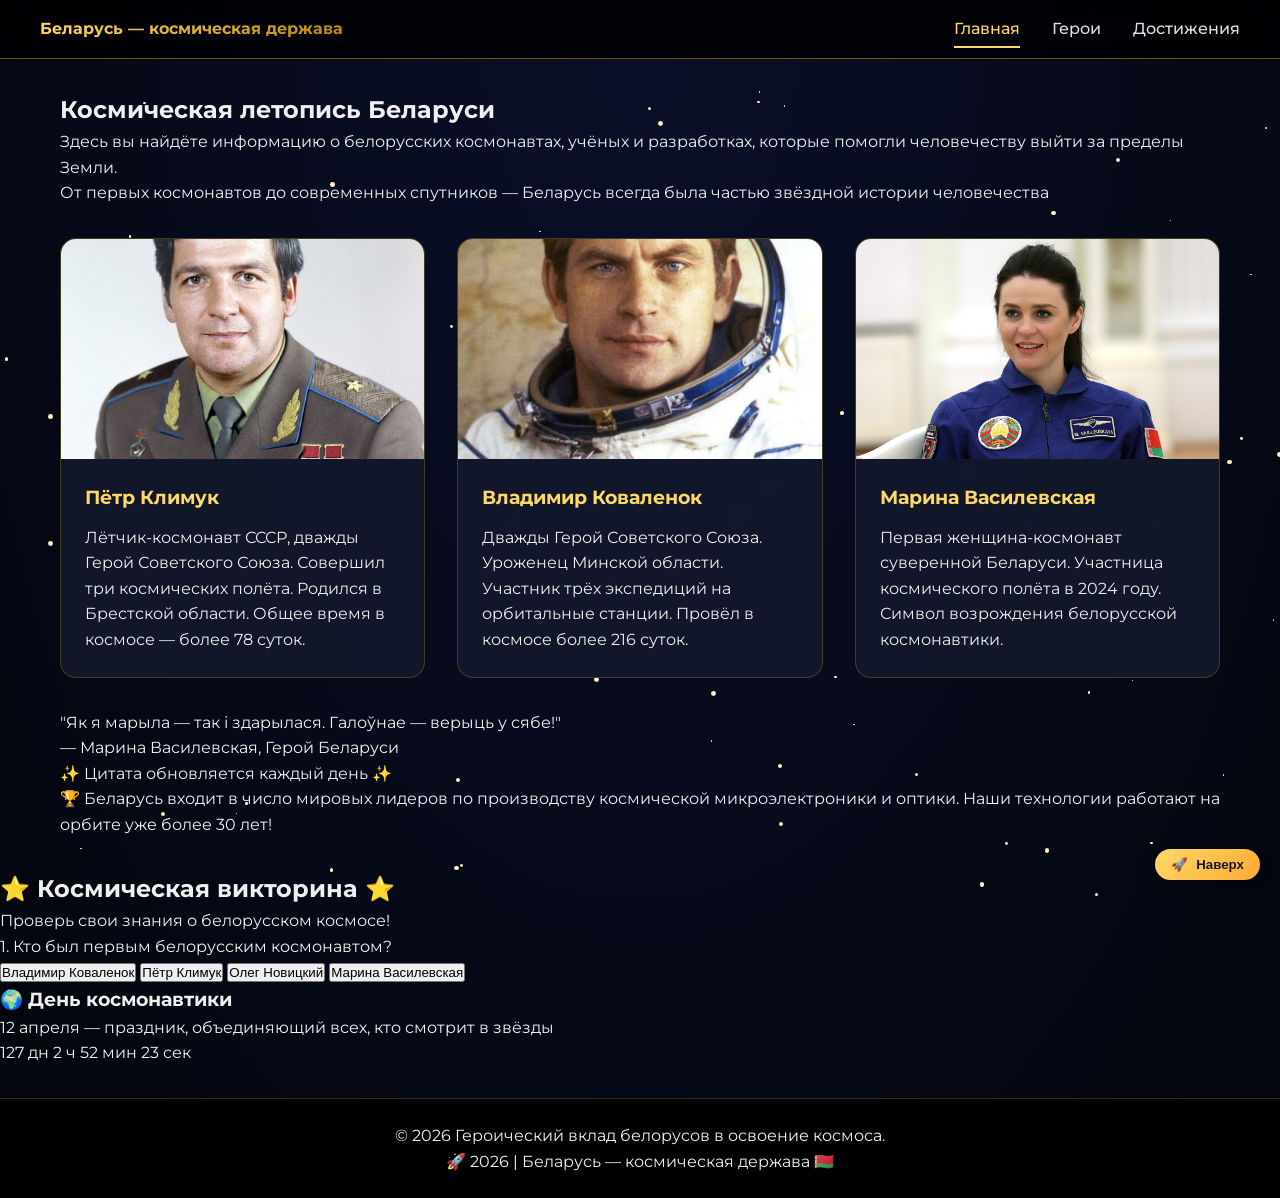
==== commit a06f9538: "Update index.html" ====
--- a/index.html
+++ b/index.html
@@ -12,7 +12,7 @@
   <header>
     <div class="container header-container">
       <div class="logo">
-        <a href="index.html">Беларусь — космическая держава</a>
+        <a href="index.html" style="font-size: 1rem;">Беларусь — космическая держава</a>
       </div>
       <div class="burger">
         <span></span>
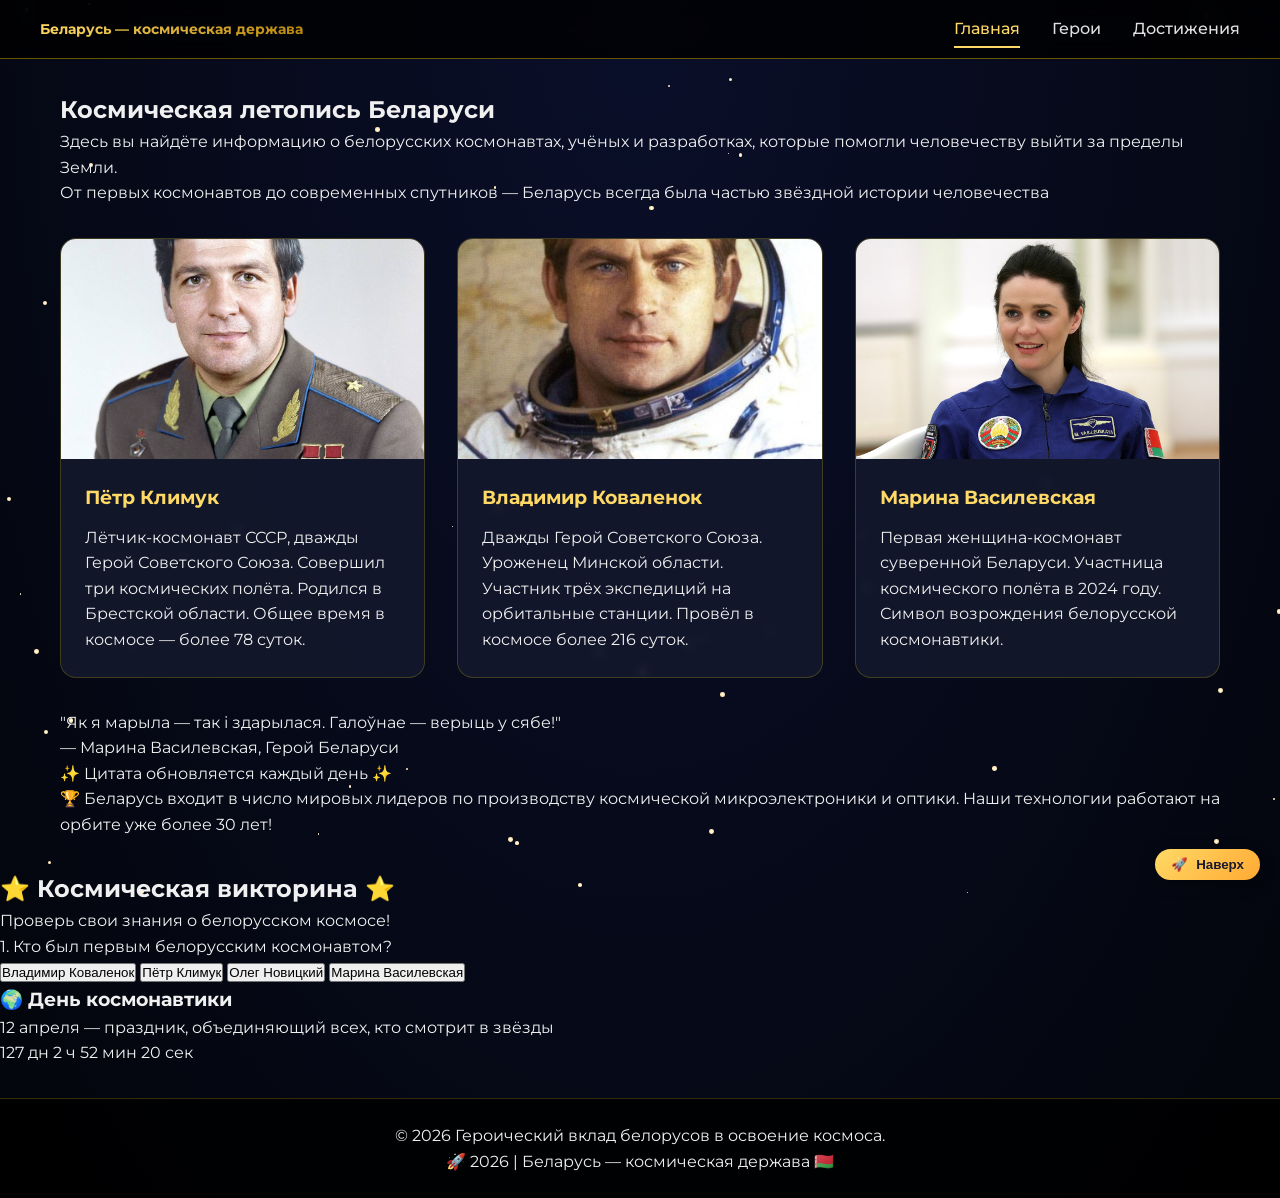
==== commit 9512c2a5: "Update index.html" ====
--- a/index.html
+++ b/index.html
@@ -12,7 +12,7 @@
   <header>
     <div class="container header-container">
       <div class="logo">
-        <a href="index.html" style="font-size: 1rem;">Беларусь — космическая держава</a>
+        <a href="index.html" style="font-size: 0.9rem;">Беларусь — космическая держава</a>
       </div>
       <div class="burger">
         <span></span>
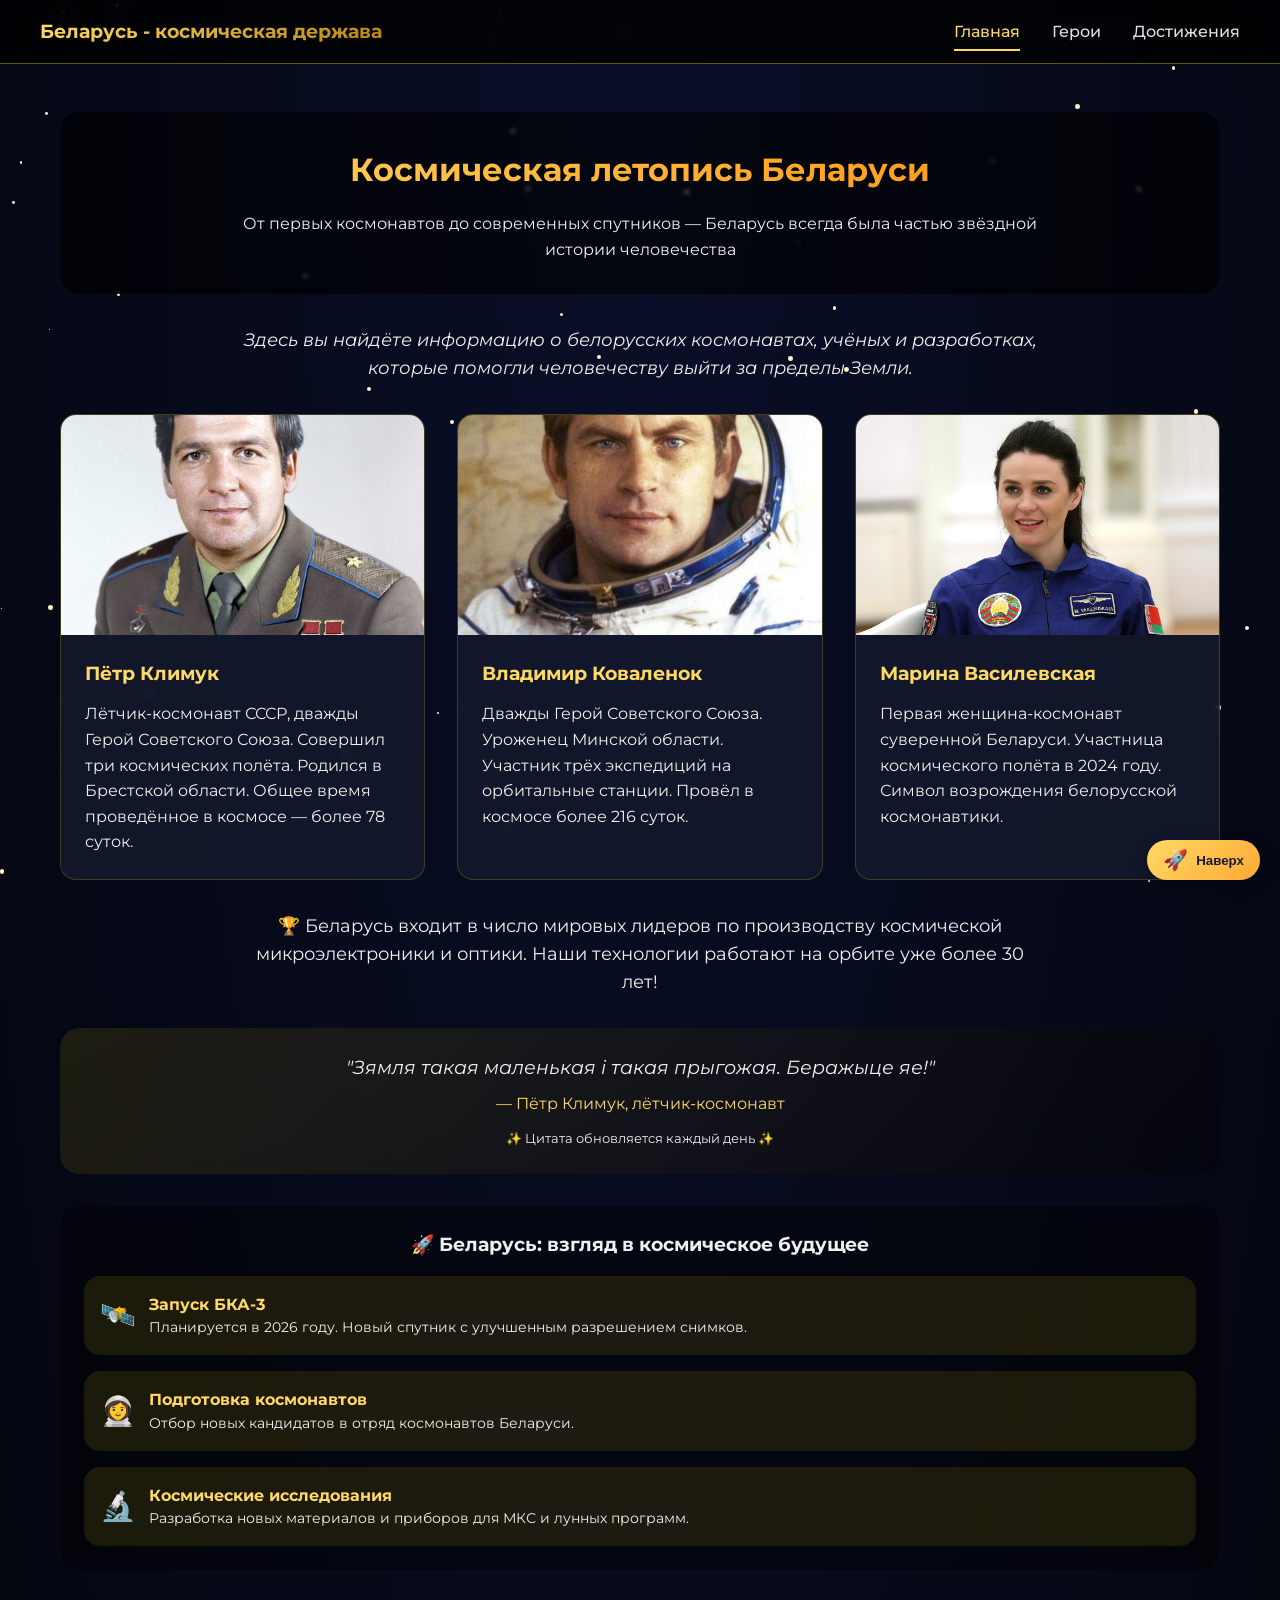
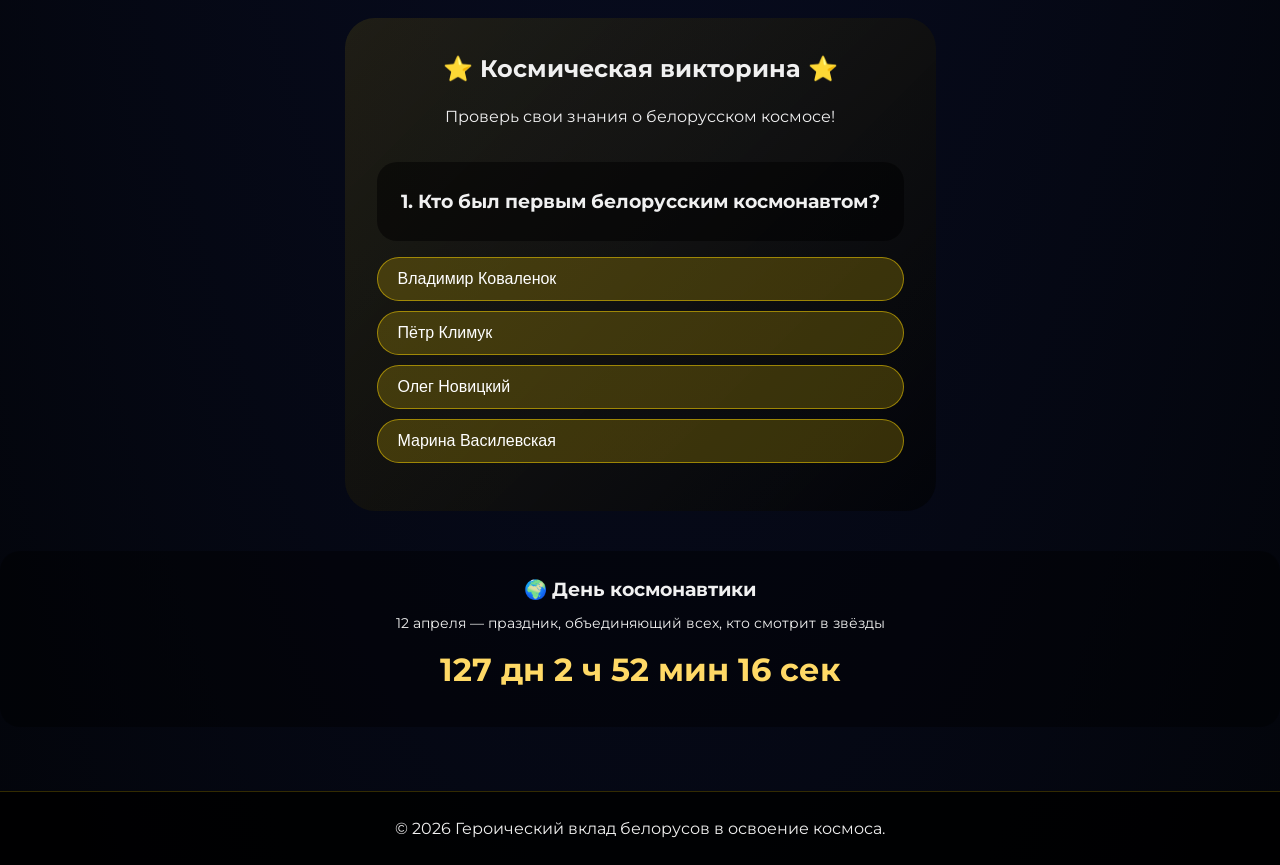
==== commit 71666077: "Update index.html" ====
--- a/index.html
+++ b/index.html
@@ -4,7 +4,7 @@
   <meta charset="UTF-8">
   <meta name="viewport" content="width=device-width, initial-scale=1.0, viewport-fit=cover">
   <meta name="description" content="Героический вклад белорусов в освоение космоса. Космонавты, учёные, технологии.">
-  <title>Беларусь — космическая держава</title>
+  <title>Белорусский космос | Главная</title>
   <link rel="stylesheet" href="style.css">
   <link href="https://fonts.googleapis.com/css2?family=Montserrat:wght@400;500;600;700&display=swap" rel="stylesheet">
 </head>
@@ -12,7 +12,7 @@
   <header>
     <div class="container header-container">
       <div class="logo">
-        <a href="index.html" style="font-size: 0.9rem;">Беларусь — космическая держава</a>
+        <a href="index.html">Беларусь - космическая держава </a>
       </div>
       <div class="burger">
         <span></span>
@@ -29,213 +29,320 @@
 
   <main>
     <div class="container">
+      <section class="hero">
+  <h1 id="animatedTitle"></h1>
+  <p>От первых космонавтов до современных спутников — Беларусь всегда была частью звёздной истории человечества</p>
+</section>
+
+<script>
+(function() {
+  var text = "Космическая летопись Беларуси";
+  var i = 0;
+  var speed = 30;
+  var titleElement = document.getElementById('animatedTitle');
+  
+  function typeWriter() {
+    if (i < text.length) {
+      titleElement.innerHTML += text.charAt(i);
+      i++;
+      setTimeout(typeWriter, speed);
+    }
+  }
+  
+  typeWriter();
+})();
+</script>
+
       <section>
-        <h2 class="section-title">Космическая летопись Беларуси</h2>
-        <p class="section-subtitle">Здесь вы найдёте информацию о белорусских космонавтах, учёных и разработках, которые помогли человечеству выйти за пределы Земли.</p>
-      </section>
-
-      <div class="hero-text">
-        <p>От первых космонавтов до современных спутников — Беларусь всегда была частью звёздной истории человечества</p>
-      </div>
-
-      <div class="card-grid">
-        <div class="card">
-          <div class="card-img"><img src="images/6835181.jpg" alt="Пётр Климук"></div>
-          <div class="card-content">
-            <h3>Пётр Климук</h3>
-            <p>Лётчик-космонавт СССР, дважды Герой Советского Союза. Совершил три космических полёта. Родился в Брестской области. Общее время в космосе — более 78 суток.</p>
+        <p style="text-align: center; max-width: 800px; margin: 0 auto 2rem auto; font-size: 1.1rem; font-style: italic;">
+          Здесь вы найдёте информацию о белорусских космонавтах, учёных и разработках, которые помогли человечеству выйти за пределы Земли.
+        </p>
+        
+        <div class="card-grid">
+          <div class="card">
+            <div class="card-img">
+              <img src="images/6835181.jpg" alt="Пётр Климук - космонавт">
+            </div>
+            <div class="card-content">
+              <h3>Пётр Климук</h3>
+              <p>Лётчик-космонавт СССР, дважды Герой Советского Союза. Совершил три космических полёта. Родился в Брестской области. Общее время проведённое в космосе — более 78 суток.</p>
+            </div>
+          </div>
+          
+          <div class="card">
+            <div class="card-img">
+              <img src="images/666.jpg" alt="Владимир Коваленок - космонавт">
+            </div>
+            <div class="card-content">
+              <h3>Владимир Коваленок</h3>
+              <p>Дважды Герой Советского Союза. Уроженец Минской области. Участник трёх экспедиций на орбитальные станции. Провёл в космосе более 216 суток.</p>
+            </div>
+          </div>
+          
+          <div class="card">
+            <div class="card-img">
+              <img src="images/638.jpg" alt="Марина Василевская - первая женщина-космонавт Беларуси">
+            </div>
+            <div class="card-content">
+              <h3>Марина Василевская</h3>
+              <p>Первая женщина-космонавт суверенной Беларуси. Участница космического полёта в 2024 году. Символ возрождения белорусской космонавтики.</p>
+            </div>
           </div>
         </div>
-        <div class="card">
-          <div class="card-img"><img src="images/666.jpg" alt="Владимир Коваленок"></div>
-          <div class="card-content">
-            <h3>Владимир Коваленок</h3>
-            <p>Дважды Герой Советского Союза. Уроженец Минской области. Участник трёх экспедиций на орбитальные станции. Провёл в космосе более 216 суток.</p>
-          </div>
+      </section>
+    <div style="margin-top: 2rem; text-align: center;">
+        <p style="font-size: 1.1rem; max-width: 800px; margin: 0 auto;">
+          🏆 Беларусь входит в число мировых лидеров по производству космической микроэлектроники и оптики.  
+          Наши технологии работают на орбите уже более 30 лет!
+        </p>
+      </div>
+	    <div style="background: linear-gradient(135deg, rgba(255,215,0,0.1), rgba(0,0,0,0.3)); border-radius: 20px; padding: 1.5rem; text-align: center; margin: 2rem 0;">
+        <p style="font-size: 1.2rem; font-style: italic; margin-bottom: 0.5rem;" id="quoteText">"Зямля такая маленькая і такая прыгожая. Беражыце яе!"</p>
+        <p style="margin-top: 0.5rem; color: #ffd966;" id="quoteAuthor">— Пётр Климук, лётчик-космонавт</p>
+        <p style="font-size: 0.8rem; margin-top: 0.8rem;">✨ Цитата обновляется каждый день ✨</p>
+      </div>
+	  <div style="background: rgba(0,0,0,0.4); border-radius: 20px; padding: 1.5rem; margin: 1rem 0 0.5rem 0;">
+  <h3 style="text-align: center; margin-bottom: 1rem;">🚀 Беларусь: взгляд в космическое будущее</h3>
+  <div style="display: flex; flex-direction: column; gap: 1rem;">
+    <div style="background: rgba(255,215,0,0.1); border-radius: 16px; padding: 1rem;">
+      <div style="display: flex; align-items: center; gap: 0.8rem;">
+        <span style="font-size: 1.8rem;">🛰️</span>
+        <div>
+          <div style="font-weight: bold; color: #ffd966;">Запуск БКА-3</div>
+          <div style="font-size: 0.85rem;">Планируется в 2026 году. Новый спутник с улучшенным разрешением снимков.</div>
         </div>
-        <div class="card">
-          <div class="card-img"><img src="images/638.jpg" alt="Марина Василевская"></div>
-          <div class="card-content">
-            <h3>Марина Василевская</h3>
-            <p>Первая женщина-космонавт суверенной Беларуси. Участница космического полёта в 2024 году. Символ возрождения белорусской космонавтики.</p>
-          </div>
+      </div>
+    </div>
+    <div style="background: rgba(255,215,0,0.1); border-radius: 16px; padding: 1rem;">
+      <div style="display: flex; align-items: center; gap: 0.8rem;">
+        <span style="font-size: 1.8rem;">👩‍🚀</span>
+        <div>
+          <div style="font-weight: bold; color: #ffd966;">Подготовка космонавтов</div>
+          <div style="font-size: 0.85rem;">Отбор новых кандидатов в отряд космонавтов Беларуси.</div>
         </div>
       </div>
-
-      <div class="quote-block">
-        <p class="quote-text" id="quoteText">"Зямля такая маленькая і такая прыгожая. Беражыце яе!"</p>
-        <p class="quote-author" id="quoteAuthor">— Пётр Климук, лётчик-космонавт</p>
-        <p class="quote-update">✨ Цитата обновляется каждый день ✨</p>
-      </div>
-
-      <div class="tech-text">
-        <p>🏆 Беларусь входит в число мировых лидеров по производству космической микроэлектроники и оптики. Наши технологии работают на орбите уже более 30 лет!</p>
-      </div>
+    </div>
+    <div style="background: rgba(255,215,0,0.1); border-radius: 16px; padding: 1rem;">
+      <div style="display: flex; align-items: center; gap: 0.8rem;">
+        <span style="font-size: 1.8rem;">🔬</span>
+        <div>
+          <div style="font-weight: bold; color: #ffd966;">Космические исследования</div>
+          <div style="font-size: 0.85rem;">Разработка новых материалов и приборов для МКС и лунных программ.</div>
+        </div>
+      </div>
+    </div>
+  </div>
+</div>
     </div>
   </main>
-
-  <section class="quiz-section">
-    <h2>⭐ Космическая викторина ⭐</h2>
-    <p>Проверь свои знания о белорусском космосе!</p>
+  <section style="background: linear-gradient(135deg, rgba(255,215,0,0.1), rgba(0,0,0,0.5)); border-radius: 30px; padding: 2rem; margin: 0.5rem auto; max-width: 1200px;">
+    <h2 style="text-align: center; margin-bottom: 1rem;">⭐ Космическая викторина ⭐</h2>
+    <p style="text-align: center; margin-bottom: 2rem;">Проверь свои знания о белорусском космосе!</p>
+    
     <div id="quizContainer">
-      <div id="quizQuestion"><p id="questionText">Загрузка...</p></div>
-      <div id="quizAnswers">
+      <div id="quizQuestion" style="background: rgba(0,0,0,0.5); padding: 1.5rem; border-radius: 20px; margin-bottom: 1rem;">
+        <p style="font-size: 1.2rem; font-weight: bold;" id="questionText">Загрузка...</p>
+      </div>
+      <div id="quizAnswers" style="display: flex; flex-direction: column; gap: 10px;">
         <button class="quiz-btn" data-index="0">Ответ 1</button>
         <button class="quiz-btn" data-index="1">Ответ 2</button>
         <button class="quiz-btn" data-index="2">Ответ 3</button>
         <button class="quiz-btn" data-index="3">Ответ 4</button>
       </div>
-      <div id="quizResult"></div>
-      <div><button id="nextQuizBtn">Следующий вопрос →</button></div>
+      <div id="quizResult" style="text-align: center; margin-top: 1rem; font-size: 1.1rem;"></div>
+      <div style="text-align: center; margin-top: 1rem;">
+        <button id="nextQuizBtn" style="background: #ffd966; border: none; padding: 10px 30px; border-radius: 30px; font-weight: bold; cursor: pointer; display: none;">Следующий вопрос →</button>
+      </div>
     </div>
   </section>
 
-  <button class="to-top-btn" onclick="window.scrollTo({top:0,behavior:'smooth'})">
-    <span>🚀</span>
-    <span>Наверх</span>
-  </button>
-  <div class="timer-section">
-    <h3>🌍 День космонавтики</h3>
-    <p>12 апреля — праздник, объединяющий всех, кто смотрит в звёзды</p>
-    <div id="cosmonauticsTimer">-- дн -- ч -- мин -- сек</div>
-  </div>
+  <style>
+  .quiz-btn {
+    background: rgba(255,215,0,0.2);
+    border: 1px solid rgba(255,215,0,0.5);
+    padding: 12px 20px;
+    border-radius: 40px;
+    color: white;
+    font-size: 1rem;
+    cursor: pointer;
+    transition: all 0.3s;
+    text-align: left;
+  }
+  .quiz-btn:hover {
+    background: rgba(255,215,0,0.4);
+    transform: translateX(5px);
+  }
+  .quiz-btn.correct {
+    background: #2e7d32;
+    border-color: #4caf50;
+  }
+  .quiz-btn.wrong {
+    background: #c62828;
+    border-color: #f44336;
+  }
+  .quiz-btn:disabled {
+    cursor: not-allowed;
+    opacity: 0.7;
+  }
+  </style>
+
+  <script>
+    var quizQuestions = [
+  { question: "Кто был первым белорусским космонавтом?", answers: ["Владимир Коваленок", "Пётр Климук", "Олег Новицкий", "Марина Василевская"], correct: 1 },
+  { question: "В каком году был запущен первый белорусский спутник БКА?", answers: ["2010", "2012", "2015", "2020"], correct: 1 },
+  { question: "Сколько белорусских космонавтов совершили полёты в космос?", answers: ["2", "3", "4", "5"], correct: 2 },
+  { question: "Кто стал первой женщиной-космонавтом суверенной Беларуси?", answers: ["Светлана Савицкая", "Марина Василевская", "Елена Серова", "Анна Кикина"], correct: 1 },
+  { question: "Какое белорусское предприятие создаёт микросхемы для космической техники?", answers: ["МАЗ", "БелАЗ", "Интеграл", "Пеленг"], correct: 2 },
+  { question: "Сколько дней провёл в космосе Владимир Коваленок?", answers: ["78 суток", "140 суток", "216 суток", "500 суток"], correct: 2 },
+  { question: "Как назывался первый белорусский спутник?", answers: ["БКА", "БелКА", "Белорус-1", "Салют-Б"], correct: 0 },
+  { question: "Где родился Пётр Климук?", answers: ["Минск", "Гомель", "Брестская область", "Витебская область"], correct: 2 },
+  { question: "Какое разрешение снимков даёт спутник БКА?", answers: ["10 метров", "5 метров", "2 метра", "1 метр"], correct: 2 },
+  { question: "Сколько полётов совершил Пётр Климук?", answers: ["1", "2", "3", "4"], correct: 2 },
+  { question: "Какое предприятие создаёт оптику для космоса?", answers: ["Интеграл", "Пеленг", "Планар", "Агат"], correct: 1 },
+  { question: "В каком городе находится НПО «Интеграл»?", answers: ["Брест", "Гомель", "Минск", "Могилёв"], correct: 2 },
+  { question: "Кто установил рекорд по выходу в открытый космос среди белорусов?", answers: ["Пётр Климук", "Владимир Коваленок", "Олег Новицкий", "Анатолий Арцебарский"], correct: 3 },
+  { question: "Сколько выходов в открытый космос совершил Анатолий Арцебарский?", answers: ["2", "4", "6", "8"], correct: 2 },
+  { question: "Кто написал 28 книг о космосе?", answers: ["Пётр Климук", "Владимир Коваленок", "Георгий Гречко", "Олег Новицкий"], correct: 2 },
+  { question: "Кто из белорусских космонавтов снимался в фильме «Вызов» на МКС?", answers: ["Пётр Климук", "Владимир Коваленок", "Олег Новицкий", "Анатолий Арцебарский"], correct: 2 },
+  { question: "Что Владимир Коваленок вырастил в космосе впервые в мире?", answers: ["Картофель", "Пшеницу", "Гречку", "Цветы"], correct: 1 },
+  { question: "В каком городе есть Аллея Героев-космонавтов?", answers: ["Брест", "Гомель", "Минск", "Могилёв"], correct: 2 },
+  { question: "Какую награду от NASA получила Марина Василевская?", answers: ["Золотая Звезда", "Медаль За космический полёт", "Орден Мужества", "Космическая премия"], correct: 1 },
+  { question: "Сколько суток провёл в космосе Олег Новицкий?", answers: ["216", "134", "531", "78"], correct: 2 }
+];
+
+  var currentQuestion = 0;
+  var score = 0;
+  var answered = false;
+
+  function loadQuestion() {
+    answered = false;
+    var q = quizQuestions[currentQuestion];
+    document.getElementById('questionText').innerHTML = (currentQuestion + 1) + '. ' + q.question;
+    
+    var buttons = document.querySelectorAll('.quiz-btn');
+    for (var i = 0; i < buttons.length; i++) {
+      buttons[i].innerHTML = q.answers[i];
+      buttons[i].disabled = false;
+      buttons[i].classList.remove('correct', 'wrong');
+    }
+    
+    document.getElementById('quizResult').innerHTML = '';
+    document.getElementById('nextQuizBtn').style.display = 'none';
+  }
+
+  function checkAnswer(selected) {
+    if (answered) return;
+    answered = true;
+    
+    var q = quizQuestions[currentQuestion];
+    var buttons = document.querySelectorAll('.quiz-btn');
+    
+    if (selected === q.correct) {
+      buttons[selected].classList.add('correct');
+      score++;
+      document.getElementById('quizResult').innerHTML = '✅ Правильно! +1 балл';
+      document.getElementById('quizResult').style.color = '#4caf50';
+	  } else {
+      buttons[selected].classList.add('wrong');
+      buttons[q.correct].classList.add('correct');
+      document.getElementById('quizResult').innerHTML = '❌ Неправильно! Правильный ответ: ' + q.answers[q.correct];
+      document.getElementById('quizResult').style.color = '#ffd966';
+    }
+    
+    for (var i = 0; i < buttons.length; i++) {
+      buttons[i].disabled = true;
+    }
+    
+    document.getElementById('nextQuizBtn').style.display = 'inline-block';
+  }
+
+  function nextQuestion() {
+    currentQuestion++;
+    if (currentQuestion < quizQuestions.length) {
+      loadQuestion();
+    } else {
+      var percent = Math.round((score / quizQuestions.length) * 100);
+      document.getElementById('quizQuestion').innerHTML = '<p style="font-size: 1.3rem; text-align: center;">🎉 Викторина завершена! 🎉</p><p style="text-align: center;">Ваш результат: ' + score + ' из ' + quizQuestions.length + ' (' + percent + '%)</p>';
+      document.getElementById('quizAnswers').style.display = 'none';
+      document.getElementById('nextQuizBtn').style.display = 'none';
+      document.getElementById('quizResult').innerHTML = '';
+      
+      var restartBtn = document.createElement('button');
+      restartBtn.innerHTML = '🔄 Пройти заново';
+      restartBtn.style.background = '#ffd966';
+      restartBtn.style.border = 'none';
+      restartBtn.style.padding = '10px 30px';
+      restartBtn.style.borderRadius = '30px';
+      restartBtn.style.fontWeight = 'bold';
+      restartBtn.style.cursor = 'pointer';
+      restartBtn.style.marginTop = '20px';
+      restartBtn.onclick = function() {
+        currentQuestion = 0;
+        score = 0;
+        document.getElementById('quizAnswers').style.display = 'flex';
+        document.getElementById('quizQuestion').innerHTML = '<p style="font-size: 1.2rem; font-weight: bold;" id="questionText">Загрузка...</p>';
+        loadQuestion();
+        this.remove();
+      };
+      document.getElementById('quizContainer').appendChild(restartBtn);
+    }
+  }
+
+  document.querySelectorAll('.quiz-btn').forEach(function(btn, idx) {
+    btn.addEventListener('click', function() {
+      checkAnswer(idx);
+    });
+  });
+  document.getElementById('nextQuizBtn').addEventListener('click', nextQuestion);
+  loadQuestion();
+  </script>
+
+<div style="background: rgba(0,0,0,0.4); border-radius: 20px; padding: 1.5rem; margin: 2rem 0; text-align: center;">
+  <h3 style="margin-bottom: 0.5rem;">🌍 День космонавтики</h3>
+  <p style="font-size: 0.9rem;">12 апреля — праздник, объединяющий всех, кто смотрит в звёзды</p>
+  <div id="cosmonauticsTimer" style="font-size: 2rem; font-weight: bold; color: #ffd966; margin: 0.5rem 0;">-- дн -- ч -- мин -- сек</div>
+</div>
+
+<script>
+function updateCosmonauticsTimer() {
+  var now = new Date();
+  var year = now.getFullYear();
+  var targetDate = new Date(year, 3, 12);
+  if (now > targetDate) {
+    targetDate = new Date(year + 1, 3, 12);
+  }
+  var diff = targetDate - now;
+  var days = Math.floor(diff / (1000 * 60 * 60 * 24));
+  var hours = Math.floor((diff % (86400000)) / 3600000);
+  var minutes = Math.floor((diff % 3600000) / 60000);
+  var seconds = Math.floor((diff % 60000) / 1000);
+  document.getElementById('cosmonauticsTimer').innerHTML = days + ' дн ' + hours + ' ч ' + minutes + ' мин ' + seconds + ' сек';
+}
+setInterval(updateCosmonauticsTimer, 1000);
+updateCosmonauticsTimer();
+</script>
+
+	<button onclick="window.scrollTo({top:0,behavior:'smooth'})" 
+        style="position: fixed; bottom: 20px; right: 20px; background: linear-gradient(135deg, #ffd966, #ffaa33); border: none; border-radius: 40px; padding: 8px 16px; display: flex; align-items: center; gap: 8px; cursor: pointer; box-shadow: 0 4px 15px rgba(0,0,0,0.3); z-index: 1000; transition: all 0.3s; font-weight: bold; color: #1a1a2e;"
+        onmouseover="this.style.transform='scale(1.05)'; this.style.boxShadow='0 6px 20px rgba(0,0,0,0.4)'" 
+        onmouseout="this.style.transform='scale(1)'; this.style.boxShadow='0 4px 15px rgba(0,0,0,0.3)'">
+  <span style="font-size: 20px; animation: rocketFly 0.8s infinite alternate;">🚀</span>
+  <span>Наверх</span>
+</button>
+
+<style>
+@keyframes rocketFly {
+  0% { transform: translateY(0px); }
+  100% { transform: translateY(-4px); }
+}
+</style>
 
   <footer>
     <div class="container">
       <p>© 2026 Героический вклад белорусов в освоение космоса.</p>
-      <p class="footer-small">🚀 <span id="year"></span> | Беларусь — космическая держава 🇧🇾</p>
     </div>
   </footer>
 
   <script src="script.js"></script>
-  <script>
-    document.getElementById('year').innerHTML = new Date().getFullYear();
-
-    var quotes = [
-      { text: '"Зямля такая маленькая і такая прыгожая. Беражыце яе!"', author: '— Пётр Климук, лётчик-космонавт' },
-      { text: '"Космос — это не только романтика, это огромный труд и ответственность"', author: '— Владимир Коваленок, дважды Герой СССР' },
-      { text: '"С космоса наша планета кажется хрупкой. Мы должны её беречь"', author: '— Олег Новицкий, Герой РФ' },
-      { text: '"Як я марыла — так і здарылася. Галоўнае — верыць у сябе!"', author: '— Марина Василевская, Герой Беларуси' },
-      { text: '"Космос — это не работа, это образ жизни и состояние души"', author: '— Георгий Гречко, дважды Герой СССР' },
-      { text: '"Выход в открытый космос — момент, когда понимаешь, насколько человек мал и одновременно велик"', author: '— Анатолий Арцебарский, Герой СССР' }
-    ];
-    var today = new Date();
-    var dayOfYear = Math.floor((today - new Date(today.getFullYear(), 0, 0)) / 86400000);
-    var quoteIndex = dayOfYear % quotes.length;
-    document.getElementById('quoteText').innerHTML = quotes[quoteIndex].text;
-    document.getElementById('quoteAuthor').innerHTML = quotes[quoteIndex].author;
-
-    var quizQuestions = [
-      { question: "Кто был первым белорусским космонавтом?", answers: ["Владимир Коваленок", "Пётр Климук", "Олег Новицкий", "Марина Василевская"], correct: 1 },
-      { question: "В каком году был запущен первый белорусский спутник БКА?", answers: ["2010", "2012", "2015", "2020"], correct: 1 },
-      { question: "Сколько белорусских космонавтов совершили полёты в космос?", answers: ["2", "3", "4", "5"], correct: 2 },
-      { question: "Кто стал первой женщиной-космонавтом суверенной Беларуси?", answers: ["Светлана Савицкая", "Марина Василевская", "Елена Серова", "Анна Кикина"], correct: 1 },
-      { question: "Какое белорусское предприятие создаёт микросхемы для космической техники?", answers: ["МАЗ", "БелАЗ", "Интеграл", "Пеленг"], correct: 2 },
-      { question: "Сколько дней провёл в космосе Владимир Коваленок?", answers: ["78 суток", "140 суток", "216 суток", "500 суток"], correct: 2 },
-      { question: "Как назывался первый белорусский спутник?", answers: ["БКА", "БелКА", "Белорус-1", "Салют-Б"], correct: 0 },
-      { question: "Где родился Пётр Климук?", answers: ["Минск", "Гомель", "Брестская область", "Витебская область"], correct: 2 },
-      { question: "Какое разрешение снимков даёт спутник БКА?", answers: ["10 метров", "5 метров", "2 метра", "1 метр"], correct: 2 },
-      { question: "Сколько полётов совершил Пётр Климук?", answers: ["1", "2", "3", "4"], correct: 2 },
-      { question: "Какое предприятие создаёт оптику для космоса?", answers: ["Интеграл", "Пеленг", "Планар", "Агат"], correct: 1 },
-      { question: "В каком городе находится НПО «Интеграл»?", answers: ["Брест", "Гомель", "Минск", "Могилёв"], correct: 2 },
-      { question: "Кто установил рекорд по выходу в открытый космос среди белорусов?", answers: ["Пётр Климук", "Владимир Коваленок", "Олег Новицкий", "Анатолий Арцебарский"], correct: 3 },
-      { question: "Сколько выходов в открытый космос совершил Анатолий Арцебарский?", answers: ["2", "4", "6", "8"], correct: 2 },
-      { question: "Кто написал 28 книг о космосе?", answers: ["Пётр Климук", "Владимир Коваленок", "Георгий Гречко", "Олег Новицкий"], correct: 2 },
-      { question: "Кто из белорусских космонавтов снимался в фильме «Вызов» на МКС?", answers: ["Пётр Климук", "Владимир Коваленок", "Олег Новицкий", "Анатолий Арцебарский"], correct: 2 },
-      { question: "Что Владимир Коваленок вырастил в космосе впервые в мире?", answers: ["Картофель", "Пшеницу", "Гречку", "Цветы"], correct: 1 },
-      { question: "В каком городе есть Аллея Героев-космонавтов?", answers: ["Брест", "Гомель", "Минск", "Могилёв"], correct: 2 },
-      { question: "Какую награду от NASA получила Марина Василевская?", answers: ["Золотая Звезда", "Медаль За космический полёт", "Орден Мужества", "Космическая премия"], correct: 1 },
-      { question: "Сколько суток провёл в космосе Олег Новицкий?", answers: ["216", "134", "531", "78"], correct: 2 }
-    ];
-
-    var currentQuestion = 0;
-    var score = 0;
-    var answered = false;
-
-    function loadQuestion() {
-      answered = false;
-      var q = quizQuestions[currentQuestion];
-      document.getElementById('questionText').innerHTML = (currentQuestion + 1) + '. ' + q.question;
-      var buttons = document.querySelectorAll('.quiz-btn');
-      for (var i = 0; i < buttons.length; i++) {
-        buttons[i].innerHTML = q.answers[i];
-        buttons[i].disabled = false;
-        buttons[i].classList.remove('correct', 'wrong');
-      }
-      document.getElementById('quizResult').innerHTML = '';
-      document.getElementById('nextQuizBtn').style.display = 'none';
-    }
-
-    function checkAnswer(selected) {
-      if (answered) return;
-      answered = true;
-      var q = quizQuestions[currentQuestion];
-      var buttons = document.querySelectorAll('.quiz-btn');
-      if (selected === q.correct) {
-        buttons[selected].classList.add('correct');
-        score++;
-        document.getElementById('quizResult').innerHTML = '✅ Правильно! +1 балл';
-        document.getElementById('quizResult').style.color = '#4caf50';
-      } else {
-        buttons[selected].classList.add('wrong');
-        buttons[q.correct].classList.add('correct');
-        document.getElementById('quizResult').innerHTML = '❌ Неправильно! Правильный ответ: ' + q.answers[q.correct];
-        document.getElementById('quizResult').style.color = '#ffd966';
-      }
-      for (var i = 0; i < buttons.length; i++) buttons[i].disabled = true;
-      document.getElementById('nextQuizBtn').style.display = 'inline-block';
-    }
-
-    function nextQuestion() {
-      currentQuestion++;
-      if (currentQuestion < quizQuestions.length) {
-        loadQuestion();
-      } else {
-        var percent = Math.round((score / quizQuestions.length) * 100);
-        document.getElementById('quizQuestion').innerHTML = '<p style="font-size: 1.3rem; text-align: center;">🎉 Викторина завершена! 🎉</p><p style="text-align: center;">Ваш результат: ' + score + ' из ' + quizQuestions.length + ' (' + percent + '%)</p>';
-        document.getElementById('quizAnswers').style.display = 'none';
-        document.getElementById('nextQuizBtn').style.display = 'none';
-        document.getElementById('quizResult').innerHTML = '';
-        var restartBtn = document.createElement('button');
-        restartBtn.innerHTML = '🔄 Пройти заново';
-        restartBtn.style.background = '#ffd966';
-        restartBtn.style.border = 'none';
-        restartBtn.style.padding = '10px 30px';
-        restartBtn.style.borderRadius = '30px';
-        restartBtn.style.fontWeight = 'bold';
-        restartBtn.style.cursor = 'pointer';
-        restartBtn.style.marginTop = '20px';
-        restartBtn.onclick = function() {
-          currentQuestion = 0;
-          score = 0;
-          document.getElementById('quizAnswers').style.display = 'flex';
-          document.getElementById('quizQuestion').innerHTML = '<p style="font-size: 1.2rem; font-weight: bold;" id="questionText">Загрузка...</p>';
-          loadQuestion();
-          this.remove();
-        };
-        document.getElementById('quizContainer').appendChild(restartBtn);
-      }
-    }
-	document.querySelectorAll('.quiz-btn').forEach(function(btn, idx) {
-      btn.addEventListener('click', function() { checkAnswer(idx); });
-    });
-    document.getElementById('nextQuizBtn').addEventListener('click', nextQuestion);
-    loadQuestion();
-
-    function updateCosmonauticsTimer() {
-      var now = new Date();
-      var year = now.getFullYear();
-      var targetDate = new Date(year, 3, 12);
-      if (now > targetDate) targetDate = new Date(year + 1, 3, 12);
-      var diff = targetDate - now;
-      var days = Math.floor(diff / (1000 * 60 * 60 * 24));
-      var hours = Math.floor((diff % (86400000)) / 3600000);
-      var minutes = Math.floor((diff % 3600000) / 60000);
-      var seconds = Math.floor((diff % 60000) / 1000);
-      document.getElementById('cosmonauticsTimer').innerHTML = days + ' дн ' + hours + ' ч ' + minutes + ' мин ' + seconds + ' сек';
-    }
-    setInterval(updateCosmonauticsTimer, 1000);
-    updateCosmonauticsTimer();
-  </script>
 </body>
 </html>
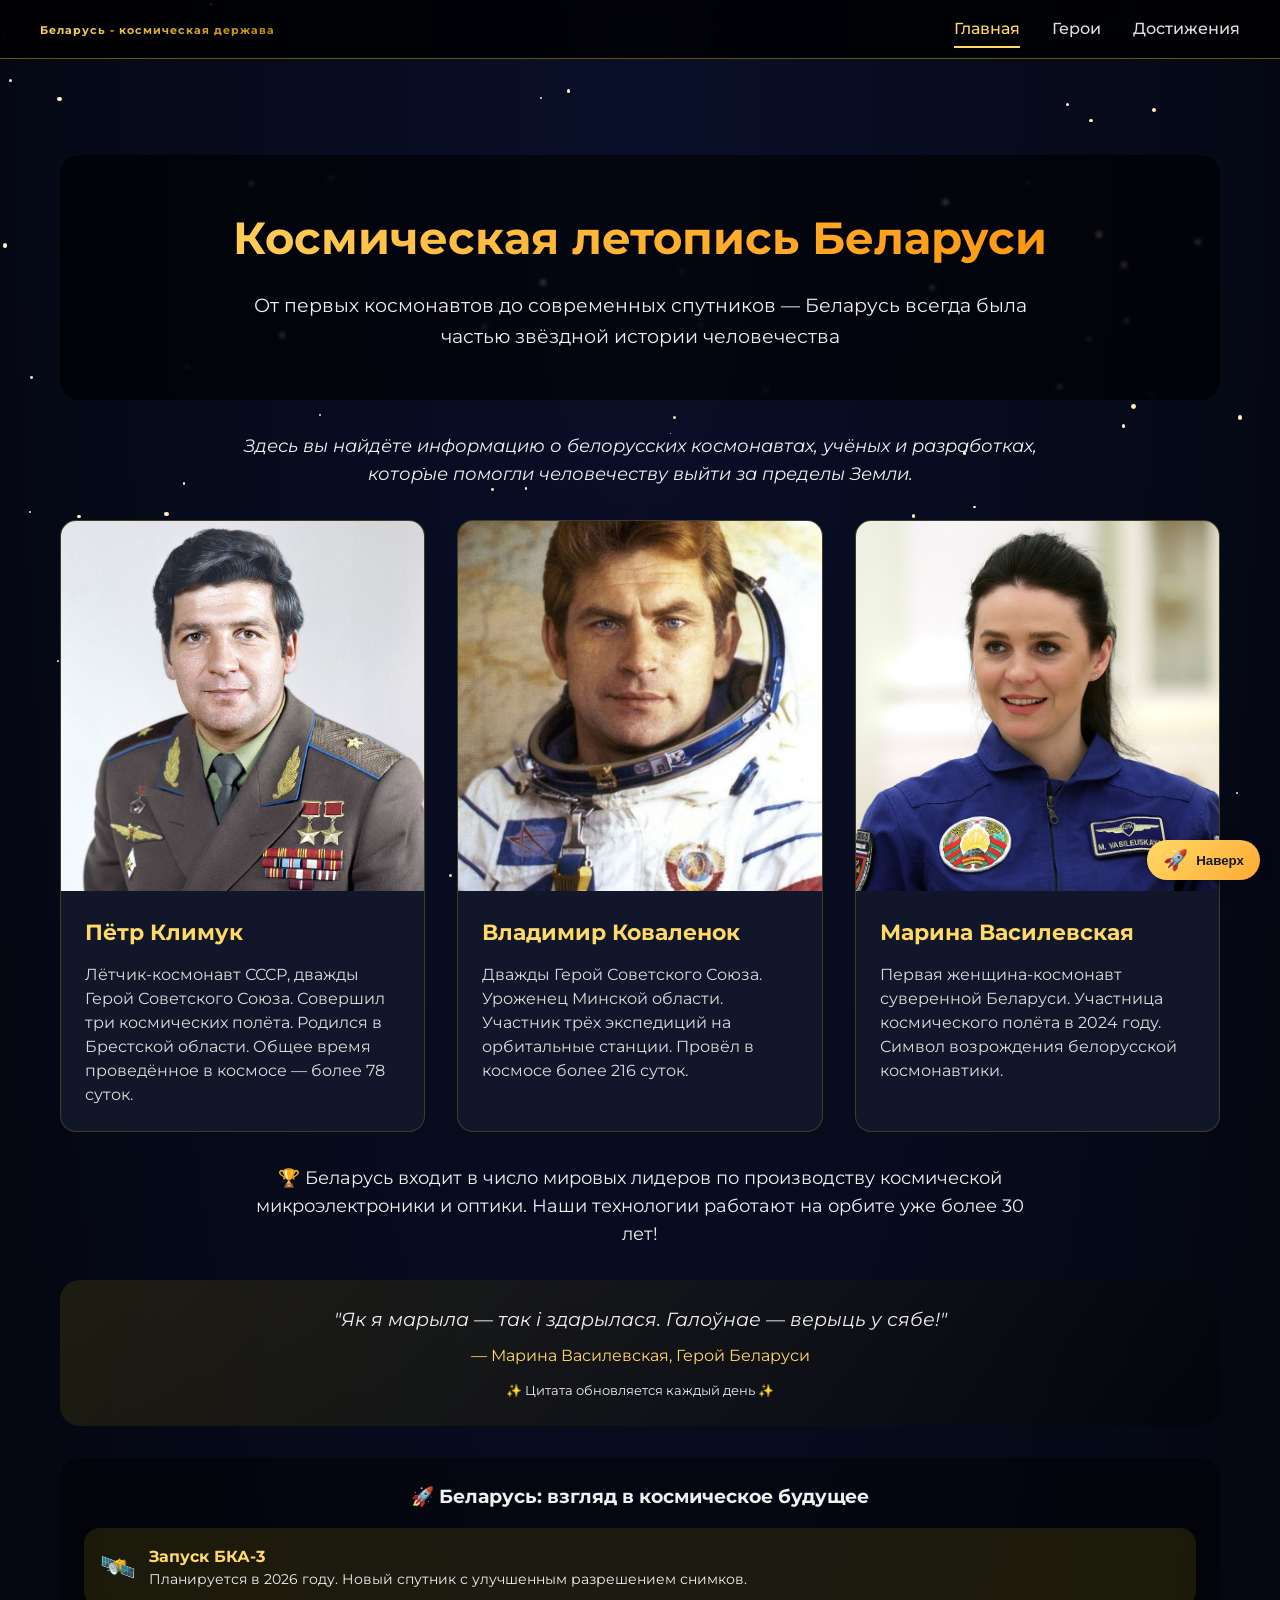
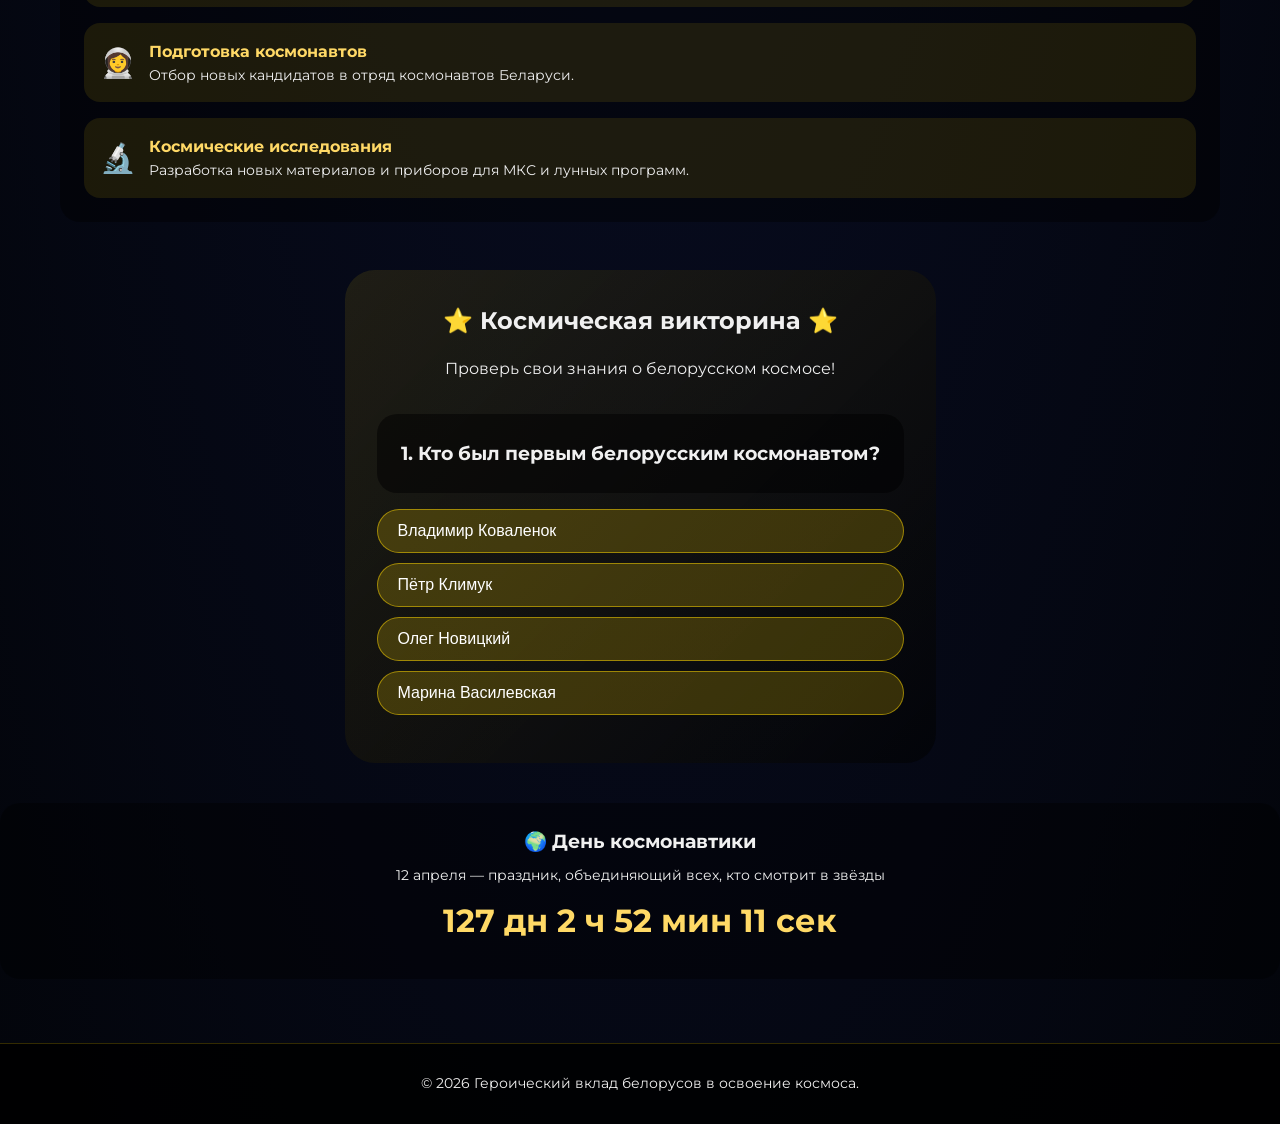
==== commit 862e0955: "Update index.html" ====
--- a/index.html
+++ b/index.html
@@ -100,7 +100,26 @@
         <p style="font-size: 1.2rem; font-style: italic; margin-bottom: 0.5rem;" id="quoteText">"Зямля такая маленькая і такая прыгожая. Беражыце яе!"</p>
         <p style="margin-top: 0.5rem; color: #ffd966;" id="quoteAuthor">— Пётр Климук, лётчик-космонавт</p>
         <p style="font-size: 0.8rem; margin-top: 0.8rem;">✨ Цитата обновляется каждый день ✨</p>
-      </div>
+      </div>		
+		<script>
+			var quotes = [
+  { text: '"Зямля такая маленькая і такая прыгожая. Беражыце яе!"', author: '— Пётр Климук, лётчик-космонавт' },
+  { text: '"Космос — это не только романтика, это огромный труд и ответственность"', author: '— Владимир Коваленок, дважды Герой СССР' },
+  { text: '"С космоса наша планета кажется хрупкой. Мы должны её беречь"', author: '— Олег Новицкий, Герой РФ' },
+  { text: '"Як я марыла — так і здарылася. Галоўнае — верыць у сябе!"', author: '— Марина Василевская, Герой Беларуси' },
+  { text: '"Космос — это не работа, это образ жизни и состояние души"', author: '— Георгий Гречко, дважды Герой СССР' },
+  { text: '"Выход в открытый космос — момент, когда понимаешь, насколько человек мал и одновременно велик"', author: '— Анатолий Арцебарский, Герой СССР' }
+];
+
+var today = new Date();
+var startOfYear = new Date(today.getFullYear(), 0, 0);
+var diff = today - startOfYear;
+var dayOfYear = Math.floor(diff / 86400000);
+var quoteIndex = dayOfYear % quotes.length;
+
+document.getElementById('quoteText').innerHTML = quotes[quoteIndex].text;
+document.getElementById('quoteAuthor').innerHTML = quotes[quoteIndex].author;
+		</script>		
 	  <div style="background: rgba(0,0,0,0.4); border-radius: 20px; padding: 1.5rem; margin: 1rem 0 0.5rem 0;">
   <h3 style="text-align: center; margin-bottom: 1rem;">🚀 Беларусь: взгляд в космическое будущее</h3>
   <div style="display: flex; flex-direction: column; gap: 1rem;">
--- a/style.css
+++ b/style.css
@@ -12,6 +12,7 @@
   min-height: 100vh;
   display: flex;
   flex-direction: column;
+  position: relative;
 }
 
 .container {
@@ -40,13 +41,20 @@
 }
 
 .logo a {
-  font-size: 1.2rem;
+  font-size: 0.7rem;
   font-weight: bold;
   text-decoration: none;
   background: linear-gradient(135deg, #ffd966, #b8860b);
   -webkit-background-clip: text;
   background-clip: text;
   color: transparent;
+  letter-spacing: 1px;
+}
+
+.logo span {
+  font-size: 0.9rem;
+  display: block;
+  color: #ccc;
 }
 
 .nav-links {
@@ -87,20 +95,22 @@
 
 main {
   flex: 1;
-  padding: 2rem 0;
+  padding: 5rem 0 2rem 0;
 }
 
 .hero {
   text-align: center;
-  padding: 2rem 1rem;
+  padding: 3rem 1rem;
   background: rgba(0, 0, 0, 0.6);
   border-radius: 20px;
-  margin: 1rem 0 2rem;
+  margin-top: 1rem;
+  margin-bottom: 2rem;
   backdrop-filter: blur(2px);
+  animation: fadeInUp 0.6s ease-out forwards;
 }
 
 .hero h1 {
-  font-size: 2rem;
+  font-size: 2.8rem;
   margin-bottom: 1rem;
   background: linear-gradient(135deg, #ffd966, #ff8c00);
   -webkit-background-clip: text;
@@ -109,7 +119,7 @@
 }
 
 .hero p {
-  font-size: 1rem;
+  font-size: 1.2rem;
   max-width: 800px;
   margin: 0 auto;
 }
@@ -123,12 +133,17 @@
 }
 
 .card {
+  display: flex;
+  flex-direction: column;
+  height: 100%;
   background: rgba(20, 25, 45, 0.85);
   backdrop-filter: blur(4px);
   border-radius: 16px;
   overflow: hidden;
-  transition: 0.3s;
+  transition: transform 0.3s, box-shadow 0.3s;
   border: 1px solid rgba(255, 215, 0, 0.2);
+  position: relative;
+  animation: fadeInUp 0.6s ease-out forwards;
 }
 
 .card:hover {
@@ -137,9 +152,32 @@
   border-color: rgba(255, 215, 0, 0.5);
 }
 
+.card::before {
+  content: '';
+  position: absolute;
+  top: -2px;
+  left: -2px;
+  right: -2px;
+  bottom: -2px;
+  background: linear-gradient(45deg, rgba(255,217,102,0.6), rgba(255,140,0,0.6), rgba(255,217,102,0.6));
+  border-radius: 18px;
+  opacity: 0;
+  z-index: -1;
+  transition: opacity 0.3s;
+}
+
+.card:hover::before {
+  opacity: 1;
+}
+
 .card-img {
   width: 100%;
-  height: 220px;
+  height: 370px;
+  flex-shrink: 0;
+  background: linear-gradient(135deg, #1e2a3a, #0f172a);
+  display: flex;
+  align-items: center;
+  justify-content: center;
   overflow: hidden;
 }
 
@@ -147,42 +185,80 @@
   width: 100%;
   height: 100%;
   object-fit: cover;
+  display: block;
 }
 
 .card-content {
+  flex: 1;
   padding: 1.5rem;
+  display: flex;
+  flex-direction: column;
 }
 
 .card-content h3 {
   margin-bottom: 0.75rem;
   color: #ffd966;
+  font-size: 1.4rem;
+}
+
+.card-content p {
+  color: #ddd;
+  line-height: 1.5;
+  flex: 1;
+}
+
+.achievement-list {
+  list-style: none;
+  padding: 0;
+}
+
+.achievement-list li {
+  margin: 1rem 0;
+  padding-left: 2rem;
+  position: relative;
+  font-size: 1.1rem;
+}
+
+.achievement-list li::before {
+  content: '🚀';
+  position: absolute;
+  left: 0;
+  color: #ffd966;
+  font-size: 1.2rem;
 }
 
 footer {
   background: rgba(0, 0, 0, 0.85);
   text-align: center;
-  padding: 1.5rem;
+  padding: 1.8rem;
   margin-top: 2rem;
+  font-size: 0.9rem;
   border-top: 1px solid rgba(255, 215, 0, 0.2);
 }
-
-.to-top-btn {
-  position: fixed;
-  bottom: 20px;
-  right: 20px;
-  z-index: 9999;
-  background: linear-gradient(135deg, #ffd966, #ffaa33);
-  border: none;
-  border-radius: 40px;
-  padding: 8px 16px;
-  display: flex;
-  align-items: center;
-  gap: 8px;
-  cursor: pointer;
-  font-weight: bold;
-  color: #1a1a2e;
-  box-shadow: 0 4px 15px rgba(0,0,0,0.3);
-  transition: 0.3s;
+@keyframes fadeInUp {
+  from {
+    opacity: 0;
+    transform: translateY(30px);
+  }
+  to {
+    opacity: 1;
+    transform: translateY(0);
+  }
+}
+
+html {
+  scroll-behavior: smooth;
+}
+
+@keyframes starTwinkle {
+  0% { opacity: 0.2; transform: scale(1); }
+  100% { opacity: 1; transform: scale(1.3); }
+}
+
+@keyframes starFloat {
+  0% { transform: translateY(0px) translateX(0px); }
+  50% { transform: translateY(-15px) translateX(8px); }
+  100% { transform: translateY(0px) translateX(0px); }
 }
 
 .dynamic-star {
@@ -194,25 +270,48 @@
   animation: starTwinkle 3s infinite alternate, starFloat 12s infinite ease-in-out;
 }
 
-@keyframes starTwinkle {
-  0% { opacity: 0.2; transform: scale(1); }
-  100% { opacity: 1; transform: scale(1.3); }
-}
-
-@keyframes starFloat {
-  0% { transform: translateY(0px) translateX(0px); }
-  50% { transform: translateY(-15px) translateX(8px); }
-  100% { transform: translateY(0px) translateX(0px); }
-}
-
-html {
-  scroll-behavior: smooth;
-}
-
+/* ========== КНОПКА НАВЕРХ ========== */
+.to-top-btn {
+  position: fixed !important;
+  bottom: 20px !important;
+  right: 20px !important;
+  z-index: 10001 !important;
+  background: linear-gradient(135deg, #ffd966, #ffaa33) !important;
+  border: none !important;
+  border-radius: 40px !important;
+  padding: 8px 16px !important;
+  display: flex !important;
+  align-items: center !important;
+  gap: 8px !important;
+  cursor: pointer !important;
+  font-weight: bold !important;
+  color: #1a1a2e !important;
+  box-shadow: 0 4px 15px rgba(0,0,0,0.3) !important;
+  transition: all 0.3s !important;
+}
+
+.to-top-btn:hover {
+  transform: scale(1.05) !important;
+  box-shadow: 0 6px 20px rgba(0,0,0,0.4) !important;
+}
+
+/* Фикс для звёзд — чтобы не менялись при открытии меню */
+.dynamic-star,
+.galaxy-particle,
+.star,
+.meteor {
+  z-index: -1 !important;
+  pointer-events: none !important;
+}
+
+/* Мобильная версия */
 @media (max-width: 768px) {
   .burger {
     display: flex;
-    }
+    z-index: 1000;
+    margin-left: auto;
+  }
+  
   .nav-links {
     position: fixed;
     top: 70px;
@@ -225,24 +324,48 @@
     padding: 2rem 0;
     transition: 0.3s ease-in-out;
     gap: 1.8rem;
-    z-index: 999;
-  }
+    z-index: 10000 !important;
+  }
+  
   .nav-links.active {
     right: 0;
   }
+  
+  .nav-links a {
+    font-size: 1.2rem;
+  }
+  
   .hero h1 {
-    font-size: 1.5rem;
-  }
+    font-size: 1.8rem;
+  }
+  
   .hero p {
-    font-size: 0.9rem;
-  }
+    font-size: 1rem;
+  }
+  
+  .card-grid {
+    grid-template-columns: 1fr;
+    gap: 1.5rem;
+  }
+  
   .card-img {
-    height: 180px;
-  }
+    height: 200px;
+  }
+  
+  .header-container {
+    padding: 0.8rem 0;
+  }
+  
+  main {
+    padding: 4rem 0 1rem 0;
+  }
+  
   .to-top-btn {
-    bottom: 15px;
-    right: 15px;
-    padding: 6px 14px;
-    font-size: 0.8rem;
-  }
-}
+    bottom: 15px !important;
+    right: 15px !important;
+    padding: 6px 14px !important;
+    font-size: 0.9rem !important;
+    z-index: 10001 !important;
+  }
+}
+
